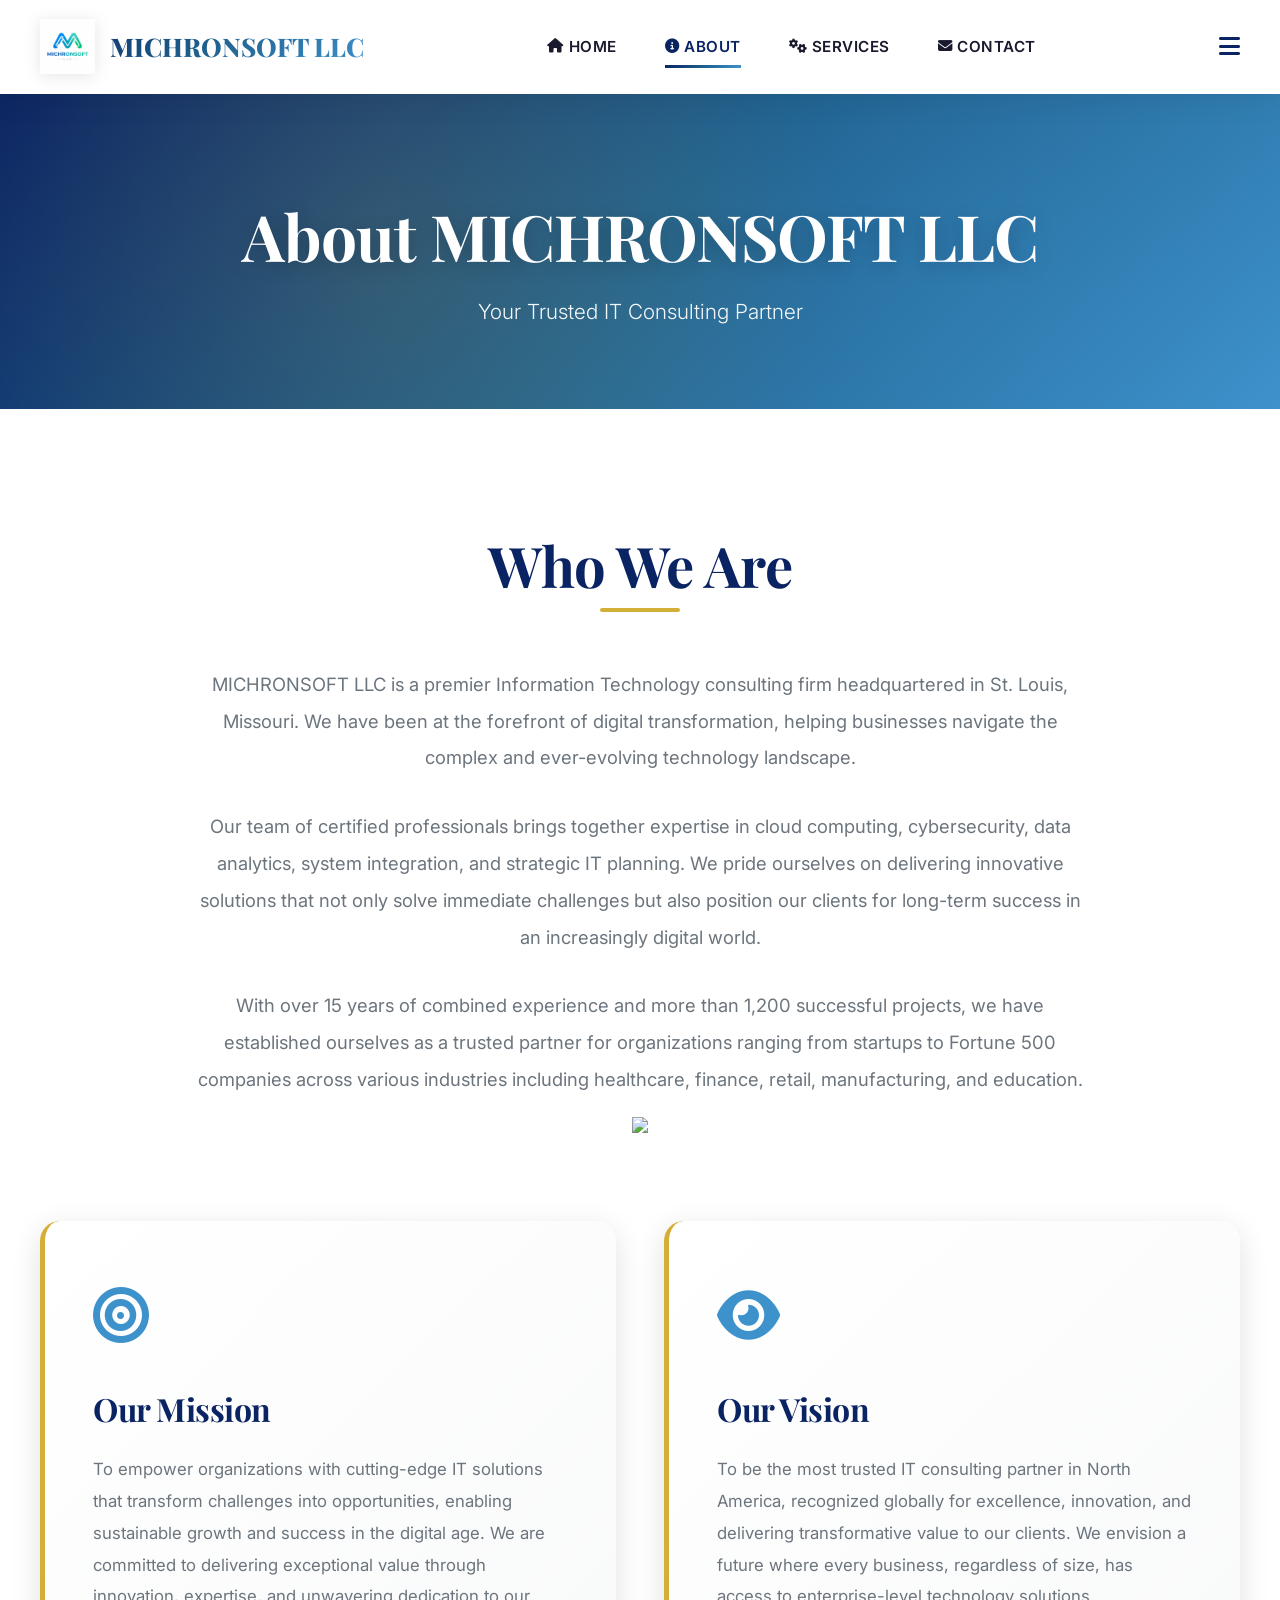
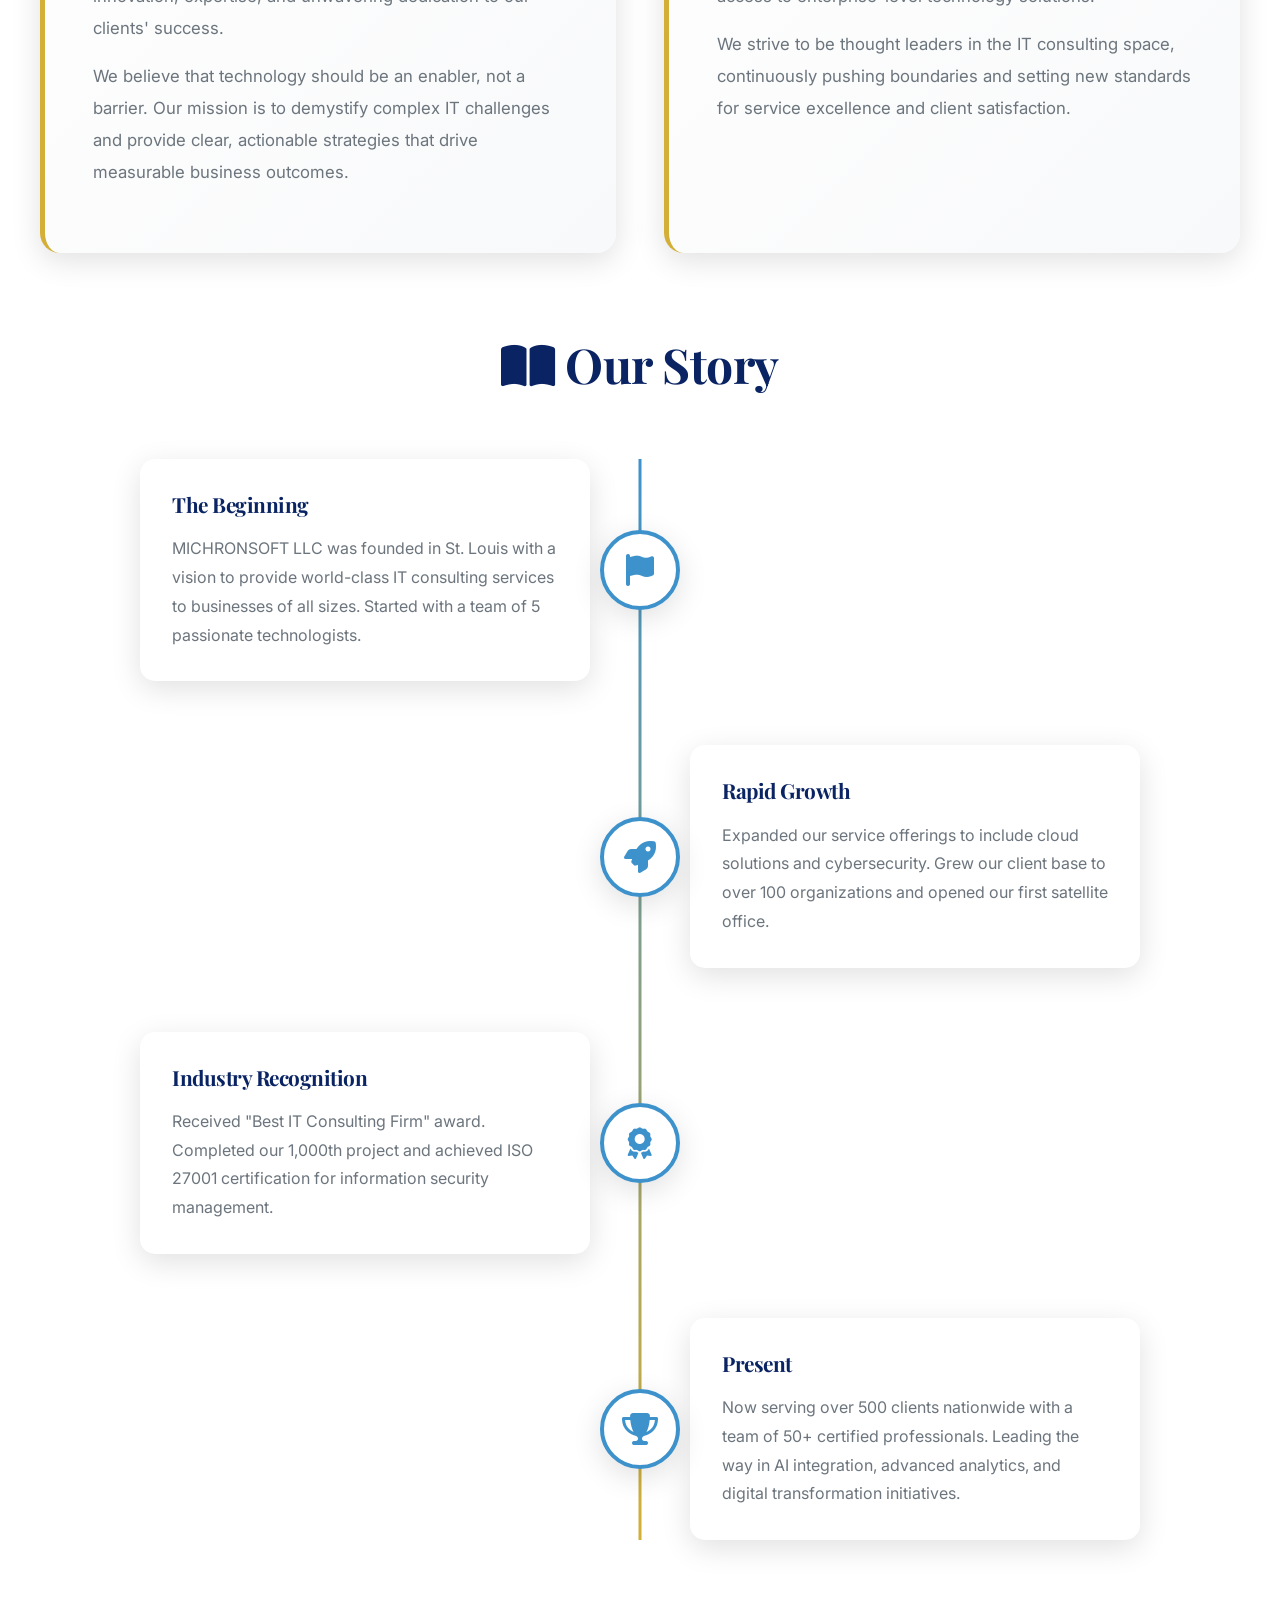
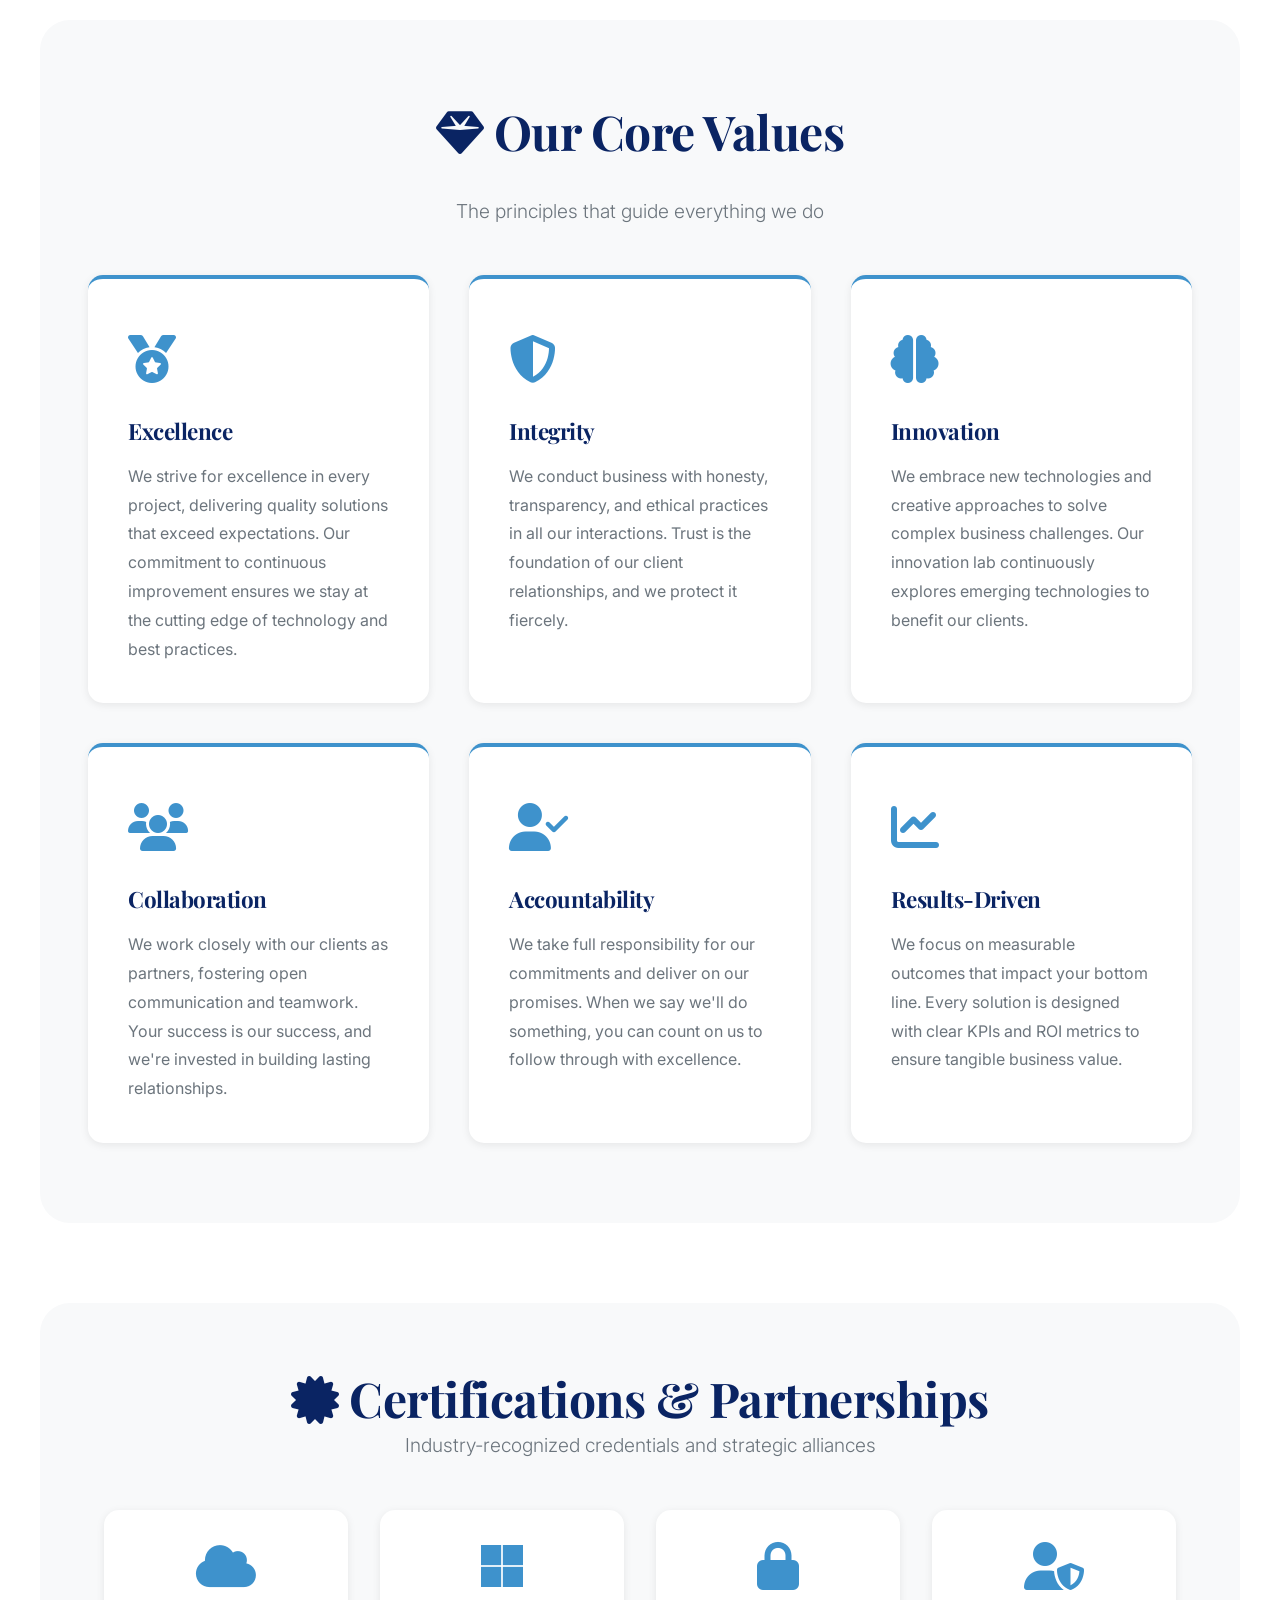
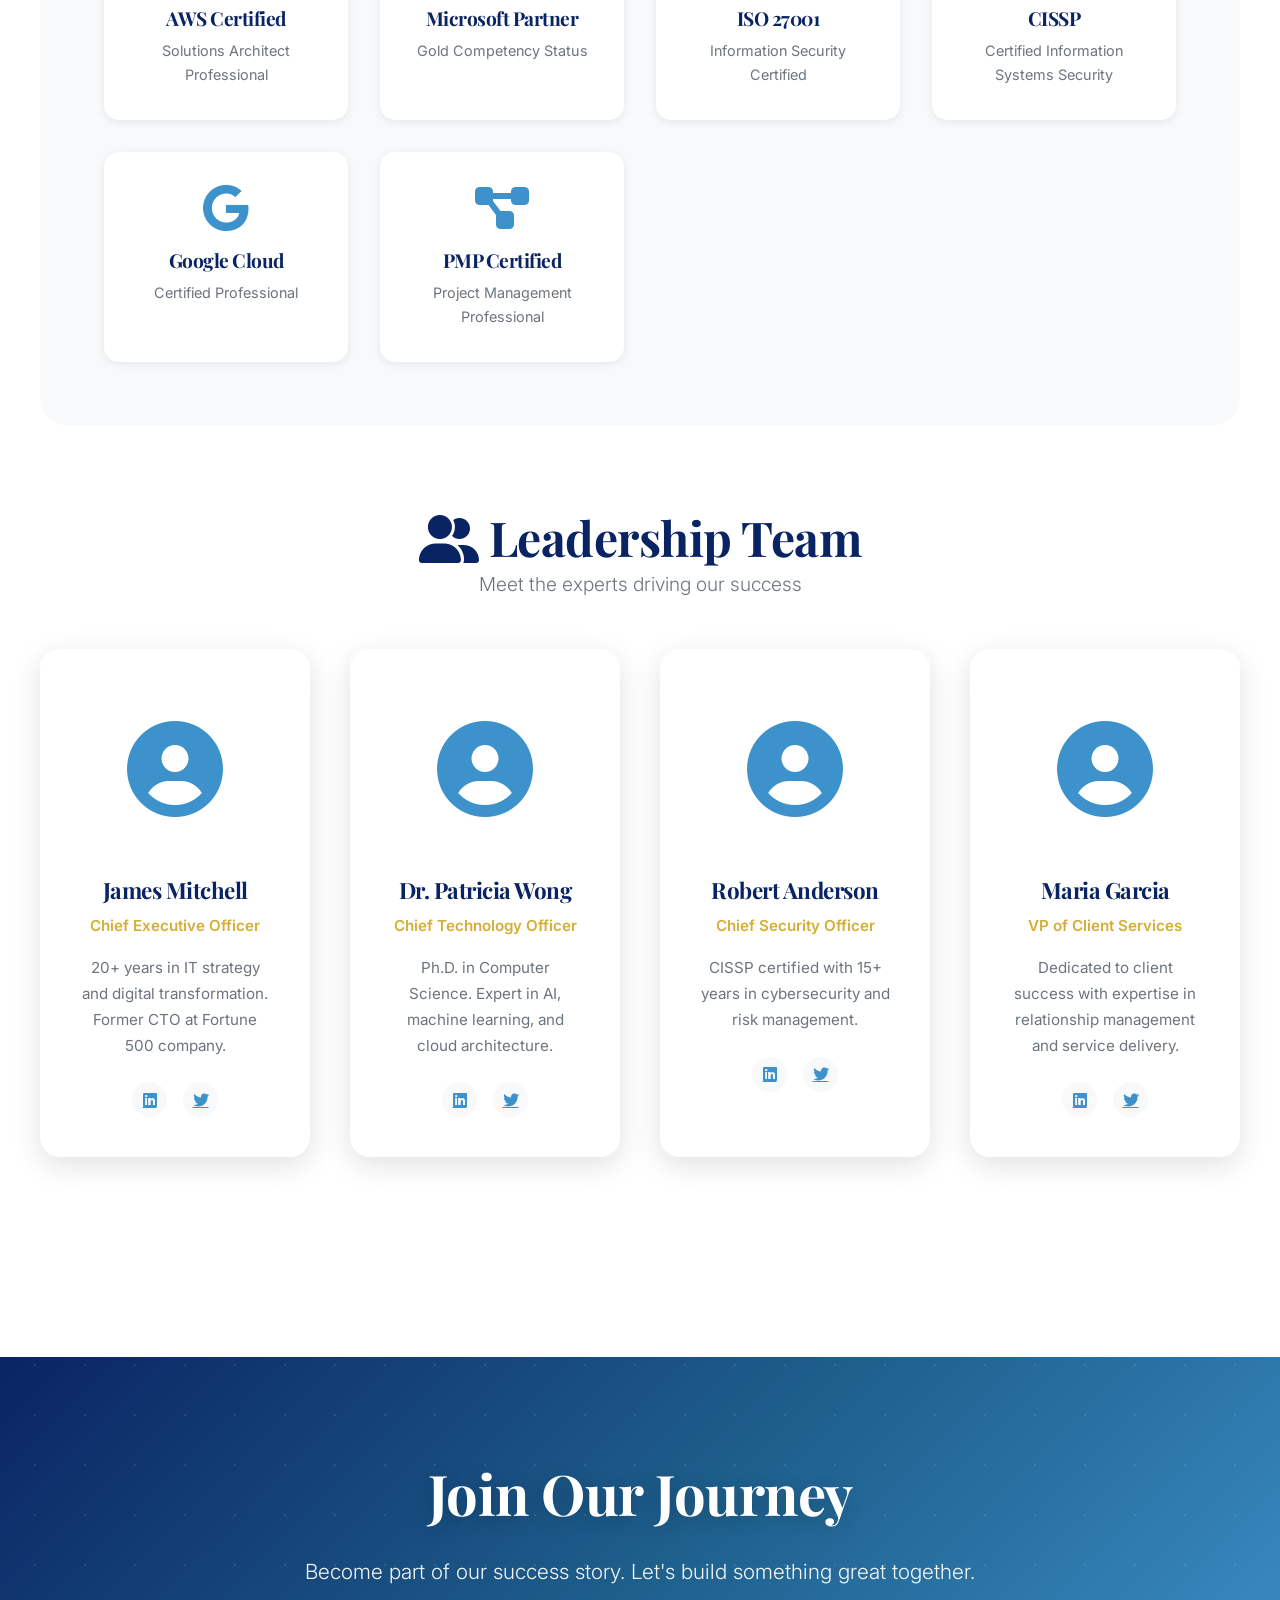
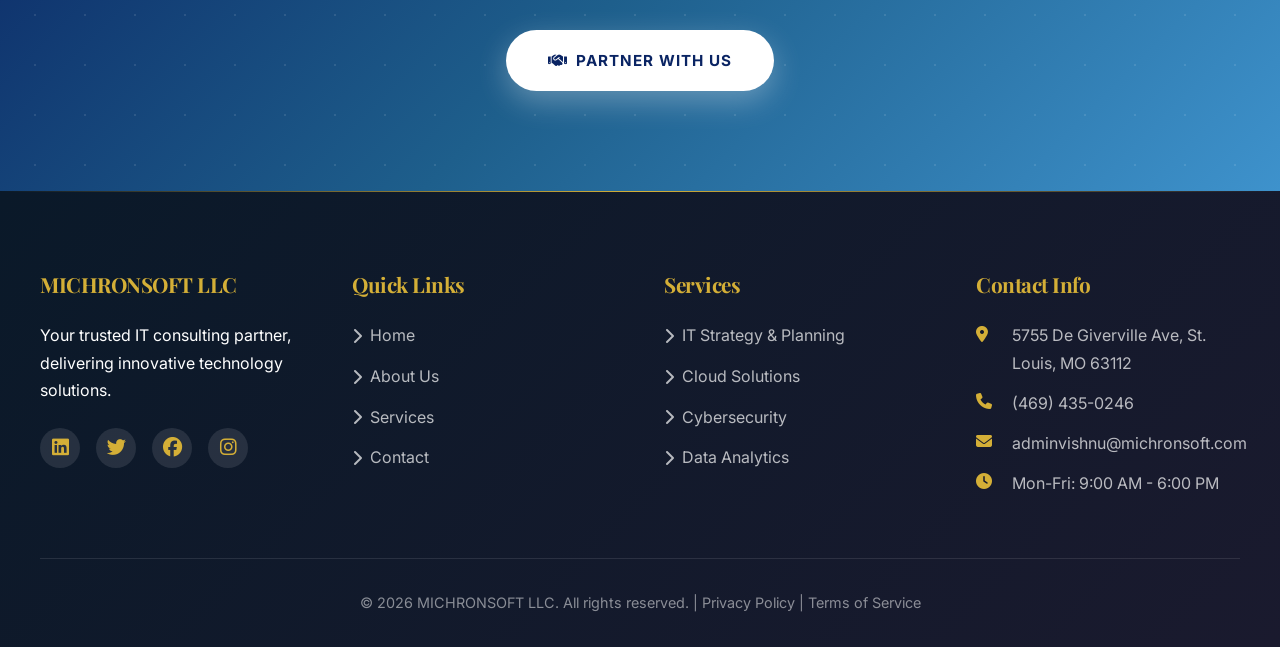
==== about.html @ 0a2c25c4 "Add files via upload" ====
<!DOCTYPE html>
<html lang="en">
<head>
    <meta charset="UTF-8">
    <meta name="viewport" content="width=device-width, initial-scale=1.0">
    <title>About Us - MICHRONSOFT LLC</title>
    <link rel="stylesheet" href="styles.css">
    <link rel="stylesheet" href="https://cdnjs.cloudflare.com/ajax/libs/font-awesome/6.4.0/css/all.min.css">
    <link rel="icon" type="image/png" href="logo.png">
</head>
<body>
    <header>
        <nav class="navbar">
            <div class="container">
                <div class="logo">
                    <img src="logo.png" alt="MICHRONSOFT LLC Logo">
                    <span>MICHRONSOFT LLC</span>
                </div>
                <ul class="nav-menu">
                    <li><a href="index.html"><i class="fas fa-home"></i> Home</a></li>
                    <li><a href="about.html" class="active"><i class="fas fa-info-circle"></i> About</a></li>
                    <li><a href="services.html"><i class="fas fa-cogs"></i> Services</a></li>
                    <li><a href="contact.html"><i class="fas fa-envelope"></i> Contact</a></li>
                </ul>
            </div>
        </nav>
    </header>

    <section class="page-header">
        <div class="container">
            <h1>About MICHRONSOFT LLC</h1>
            <p>Your Trusted IT Consulting Partner</p>
        </div>
    </section>

    <section class="about-content">
        <div class="container">
            <div class="about-intro">
                <h2>Who We Are</h2>
                
                <p>MICHRONSOFT LLC is a premier Information Technology consulting firm headquartered in St. Louis, Missouri. We have been at the forefront of digital transformation, helping businesses navigate the complex and ever-evolving technology landscape.</p>
                <p>Our team of certified professionals brings together expertise in cloud computing, cybersecurity, data analytics, system integration, and strategic IT planning. We pride ourselves on delivering innovative solutions that not only solve immediate challenges but also position our clients for long-term success in an increasingly digital world.</p>
                <p>With over 15 years of combined experience and more than 1,200 successful projects, we have established ourselves as a trusted partner for organizations ranging from startups to Fortune 500 companies across various industries including healthcare, finance, retail, manufacturing, and education.</p>
            
            <img src="discussion.jpg" style="width: 100%;" />
            </div>

            <div class="mission-vision">
                <div class="mv-card">
                    <div class="mv-icon"><i class="fas fa-bullseye"></i></div>
                    <h3>Our Mission</h3>
                    <p>To empower organizations with cutting-edge IT solutions that transform challenges into opportunities, enabling sustainable growth and success in the digital age. We are committed to delivering exceptional value through innovation, expertise, and unwavering dedication to our clients' success.</p>
                    <p>We believe that technology should be an enabler, not a barrier. Our mission is to demystify complex IT challenges and provide clear, actionable strategies that drive measurable business outcomes.</p>
                </div>
                <div class="mv-card">
                    <div class="mv-icon"><i class="fas fa-eye"></i></div>
                    <h3>Our Vision</h3>
                    <p>To be the most trusted IT consulting partner in North America, recognized globally for excellence, innovation, and delivering transformative value to our clients. We envision a future where every business, regardless of size, has access to enterprise-level technology solutions.</p>
                    <p>We strive to be thought leaders in the IT consulting space, continuously pushing boundaries and setting new standards for service excellence and client satisfaction.</p>
                </div>
            </div>

            <div class="company-story">
                <h2><i class="fas fa-book-open"></i> Our Story</h2>
                <div class="timeline">
                    <div class="timeline-item">
                        <div class="timeline-icon"><i class="fas fa-flag"></i></div>
                        <div class="timeline-content">
                            <h4>The Beginning</h4>
                            <p>MICHRONSOFT LLC was founded in St. Louis with a vision to provide world-class IT consulting services to businesses of all sizes. Started with a team of 5 passionate technologists.</p>
                        </div>
                    </div>
                    <div class="timeline-item">
                        <div class="timeline-icon"><i class="fas fa-rocket"></i></div>
                        <div class="timeline-content">
                            <h4>Rapid Growth</h4>
                            <p>Expanded our service offerings to include cloud solutions and cybersecurity. Grew our client base to over 100 organizations and opened our first satellite office.</p>
                        </div>
                    </div>
                    <div class="timeline-item">
                        <div class="timeline-icon"><i class="fas fa-award"></i></div>
                        <div class="timeline-content">
                            <h4>Industry Recognition</h4>
                            <p>Received "Best IT Consulting Firm" award. Completed our 1,000th project and achieved ISO 27001 certification for information security management.</p>
                        </div>
                    </div>
                    <div class="timeline-item">
                        <div class="timeline-icon"><i class="fas fa-trophy"></i></div>
                        <div class="timeline-content">
                            <h4>Present</h4>
                            <p>Now serving over 500 clients nationwide with a team of 50+ certified professionals. Leading the way in AI integration, advanced analytics, and digital transformation initiatives.</p>
                        </div>
                    </div>
                </div>
            </div>

            <div class="values-section">
                <h2><i class="fas fa-gem"></i> Our Core Values</h2>
                <p class="section-subtitle">The principles that guide everything we do</p>
                <div class="values-grid">
                    <div class="value-item">
                        <div class="value-icon"><i class="fas fa-medal"></i></div>
                        <h4>Excellence</h4>
                        <p>We strive for excellence in every project, delivering quality solutions that exceed expectations. Our commitment to continuous improvement ensures we stay at the cutting edge of technology and best practices.</p>
                    </div>
                    <div class="value-item">
                        <div class="value-icon"><i class="fas fa-shield-alt"></i></div>
                        <h4>Integrity</h4>
                        <p>We conduct business with honesty, transparency, and ethical practices in all our interactions. Trust is the foundation of our client relationships, and we protect it fiercely.</p>
                    </div>
                    <div class="value-item">
                        <div class="value-icon"><i class="fas fa-brain"></i></div>
                        <h4>Innovation</h4>
                        <p>We embrace new technologies and creative approaches to solve complex business challenges. Our innovation lab continuously explores emerging technologies to benefit our clients.</p>
                    </div>
                    <div class="value-item">
                        <div class="value-icon"><i class="fas fa-users"></i></div>
                        <h4>Collaboration</h4>
                        <p>We work closely with our clients as partners, fostering open communication and teamwork. Your success is our success, and we're invested in building lasting relationships.</p>
                    </div>
                    <div class="value-item">
                        <div class="value-icon"><i class="fas fa-user-check"></i></div>
                        <h4>Accountability</h4>
                        <p>We take full responsibility for our commitments and deliver on our promises. When we say we'll do something, you can count on us to follow through with excellence.</p>
                    </div>
                    <div class="value-item">
                        <div class="value-icon"><i class="fas fa-chart-line"></i></div>
                        <h4>Results-Driven</h4>
                        <p>We focus on measurable outcomes that impact your bottom line. Every solution is designed with clear KPIs and ROI metrics to ensure tangible business value.</p>
                    </div>
                </div>
            </div>

            <div class="certifications-section">
                <h2><i class="fas fa-certificate"></i> Certifications & Partnerships</h2>
                <p class="section-subtitle">Industry-recognized credentials and strategic alliances</p>
                <div class="cert-grid">
                    <div class="cert-item">
                        <i class="fas fa-cloud"></i>
                        <h5>AWS Certified</h5>
                        <p>Solutions Architect Professional</p>
                    </div>
                    <div class="cert-item">
                        <i class="fab fa-microsoft"></i>
                        <h5>Microsoft Partner</h5>
                        <p>Gold Competency Status</p>
                    </div>
                    <div class="cert-item">
                        <i class="fas fa-lock"></i>
                        <h5>ISO 27001</h5>
                        <p>Information Security Certified</p>
                    </div>
                    <div class="cert-item">
                        <i class="fas fa-user-shield"></i>
                        <h5>CISSP</h5>
                        <p>Certified Information Systems Security</p>
                    </div>
                    <div class="cert-item">
                        <i class="fab fa-google"></i>
                        <h5>Google Cloud</h5>
                        <p>Certified Professional</p>
                    </div>
                    <div class="cert-item">
                        <i class="fas fa-project-diagram"></i>
                        <h5>PMP Certified</h5>
                        <p>Project Management Professional</p>
                    </div>
                </div>
            </div>

            <div class="team-section">
                <h2><i class="fas fa-user-friends"></i> Leadership Team</h2>
                <p class="section-subtitle">Meet the experts driving our success</p>
                <div class="team-grid">
                    <div class="team-member">
                        <div class="member-photo"><i class="fas fa-user-circle"></i></div>
                        <h4>James Mitchell</h4>
                        <p class="member-title">Chief Executive Officer</p>
                        <p class="member-bio">20+ years in IT strategy and digital transformation. Former CTO at Fortune 500 company.</p>
                        <div class="member-social">
                            <a href="#"><i class="fab fa-linkedin"></i></a>
                            <a href="#"><i class="fab fa-twitter"></i></a>
                        </div>
                    </div>
                    <div class="team-member">
                        <div class="member-photo"><i class="fas fa-user-circle"></i></div>
                        <h4>Dr. Patricia Wong</h4>
                        <p class="member-title">Chief Technology Officer</p>
                        <p class="member-bio">Ph.D. in Computer Science. Expert in AI, machine learning, and cloud architecture.</p>
                        <div class="member-social">
                            <a href="#"><i class="fab fa-linkedin"></i></a>
                            <a href="#"><i class="fab fa-twitter"></i></a>
                        </div>
                    </div>
                    <div class="team-member">
                        <div class="member-photo"><i class="fas fa-user-circle"></i></div>
                        <h4>Robert Anderson</h4>
                        <p class="member-title">Chief Security Officer</p>
                        <p class="member-bio">CISSP certified with 15+ years in cybersecurity and risk management.</p>
                        <div class="member-social">
                            <a href="#"><i class="fab fa-linkedin"></i></a>
                            <a href="#"><i class="fab fa-twitter"></i></a>
                        </div>
                    </div>
                    <div class="team-member">
                        <div class="member-photo"><i class="fas fa-user-circle"></i></div>
                        <h4>Maria Garcia</h4>
                        <p class="member-title">VP of Client Services</p>
                        <p class="member-bio">Dedicated to client success with expertise in relationship management and service delivery.</p>
                        <div class="member-social">
                            <a href="#"><i class="fab fa-linkedin"></i></a>
                            <a href="#"><i class="fab fa-twitter"></i></a>
                        </div>
                    </div>
                </div>
            </div>
        </div>
    </section>

    <section class="cta-section">
        <div class="container">
            <h2>Join Our Journey</h2>
            <p>Become part of our success story. Let's build something great together.</p>
            <a href="contact.html" class="btn btn-primary"><i class="fas fa-handshake"></i> Partner With Us</a>
        </div>
    </section>

    <footer>
        <div class="container">
            <div class="footer-content">
                <div class="footer-section">
                    <h4>MICHRONSOFT LLC</h4>
                    Your trusted IT consulting partner, delivering innovative technology solutions.
                    <div class="social-links">
                        <a href="#"><i class="fab fa-linkedin"></i></a>
                        <a href="#"><i class="fab fa-twitter"></i></a>
                        <a href="#"><i class="fab fa-facebook"></i></a>
                        <a href="#"><i class="fab fa-instagram"></i></a>
                    </div>
                </div>
                <div class="footer-section">
                    <h4>Quick Links</h4>
                    <ul>
                        <li><a href="index.html"><i class="fas fa-chevron-right"></i> Home</a></li>
                        <li><a href="about.html"><i class="fas fa-chevron-right"></i> About Us</a></li>
                        <li><a href="services.html"><i class="fas fa-chevron-right"></i> Services</a></li>
                        <li><a href="contact.html"><i class="fas fa-chevron-right"></i> Contact</a></li>
                    </ul>
                </div>
                <div class="footer-section">
                    <h4>Services</h4>
                    <ul>
                        <li><a href="services.html"><i class="fas fa-chevron-right"></i> IT Strategy & Planning</a></li>
                        <li><a href="services.html"><i class="fas fa-chevron-right"></i> Cloud Solutions</a></li>
                        <li><a href="services.html"><i class="fas fa-chevron-right"></i> Cybersecurity</a></li>
                        <li><a href="services.html"><i class="fas fa-chevron-right"></i> Data Analytics</a></li>
                    </ul>
                </div>
                <div class="footer-section">
                    <h4>Contact Info</h4>
                    <ul class="contact-info">
                        <li><i class="fas fa-map-marker-alt"></i> 5755 De Giverville Ave, St. Louis, MO 63112</li>
                        <li><i class="fas fa-phone"></i> (469) 435-0246</li>
                        <li><i class="fas fa-envelope"></i> adminvishnu@michronsoft.com</li>
                        <li><i class="fas fa-clock"></i> Mon-Fri: 9:00 AM - 6:00 PM</li>
                    </ul>
                </div>
            </div>
            <div class="footer-bottom">
                <p>&copy; 2026 MICHRONSOFT LLC. All rights reserved. | <a href="#">Privacy Policy</a> | <a href="#">Terms of Service</a></p>
            </div>
        </div>
    </footer>

    <script src="script.js"></script>
</body>
</html>
---- styles.css ----
/* ============================================
   MICHRONSOFT LLC - COMPLETE PROFESSIONAL STYLESHEET
   ============================================ */

/* Import Google Fonts */
@import url('https://fonts.googleapis.com/css2?family=Inter:wght@300;400;500;600;700;800&family=Playfair+Display:wght@600;700;800&display=swap');

/* ============================================
   RESET AND BASE STYLES
   ============================================ */
* {
    margin: 0;
    padding: 0;
    box-sizing: border-box;
}

:root {
    --primary-color: #0A2463;
    --secondary-color: #3E92CC;
    --accent-color: #1E5F8C;
    --gold-accent: #D4AF37;
    --text-dark: #1a1a2e;
    --text-light: #6c757d;
    --bg-light: #f8f9fa;
    --white: #ffffff;
    --gradient-1: linear-gradient(135deg, #0A2463 0%, #1E5F8C 50%, #3E92CC 100%);
    --gradient-2: linear-gradient(135deg, rgba(10,36,99,0.95) 0%, rgba(62,146,204,0.95) 100%);
    --shadow-sm: 0 2px 8px rgba(0,0,0,0.08);
    --shadow-md: 0 8px 30px rgba(0,0,0,0.12);
    --shadow-lg: 0 20px 60px rgba(0,0,0,0.15);
    --shadow-xl: 0 30px 90px rgba(0,0,0,0.25);
}

body {
    font-family: 'Inter', -apple-system, BlinkMacSystemFont, 'Segoe UI', sans-serif;
    line-height: 1.7;
    color: var(--text-dark);
    background-color: var(--bg-light);
    overflow-x: hidden;
    font-size: 16px;
    -webkit-font-smoothing: antialiased;
    -moz-osx-font-smoothing: grayscale;
}

body.loaded {
    animation: fadeIn 0.5s ease-in;
}

@keyframes fadeIn {
    from { opacity: 0; }
    to { opacity: 1; }
}

h1, h2, h3, h4, h5, h6 {
    font-family: 'Playfair Display', serif;
    font-weight: 700;
    line-height: 1.3;
    letter-spacing: -0.5px;
}

.container {
    max-width: 1280px;
    margin: 0 auto;
    padding: 0 40px;
}

/* ============================================
   NAVIGATION - Premium Glass Morphism
   ============================================ */
.navbar {
    background: rgba(255, 255, 255, 0.95);
    backdrop-filter: blur(20px);
    -webkit-backdrop-filter: blur(20px);
    box-shadow: 0 4px 30px rgba(0, 0, 0, 0.08);
    position: sticky;
    top: 0;
    z-index: 1000;
    border-bottom: 1px solid rgba(255, 255, 255, 0.3);
    transition: all 0.3s ease;
}

.navbar.scrolled {
    background: rgba(255, 255, 255, 0.98);
    box-shadow: 0 8px 40px rgba(0, 0, 0, 0.12);
}

.navbar .container {
    display: flex;
    justify-content: space-between;
    align-items: center;
    padding: 1.2rem 40px;
}

.logo {
    display: flex;
    align-items: center;
    gap: 15px;
    font-family: 'Playfair Display', serif;
    font-size: 1.6rem;
    font-weight: 800;
    background: var(--gradient-1);
    -webkit-background-clip: text;
    -webkit-text-fill-color: transparent;
    background-clip: text;
    transition: transform 0.3s ease;
}

.logo:hover {
    transform: scale(1.05);
}

.logo img {
    height: 55px;
    width: auto;
    filter: drop-shadow(0 2px 8px rgba(0,0,0,0.1));
    transition: transform 0.3s ease;
}

.logo:hover img {
    transform: rotate(-5deg) scale(1.1);
}

.nav-menu {
    display: flex;
    list-style: none;
    gap: 3rem;
    align-items: center;
}

.nav-menu a {
    text-decoration: none;
    color: var(--text-dark);
    font-weight: 600;
    font-size: 0.95rem;
    letter-spacing: 0.5px;
    text-transform: uppercase;
    position: relative;
    padding: 0.5rem 0;
    transition: color 0.3s ease;
    display: flex;
    align-items: center;
    gap: 0.3rem;
}

.nav-menu a i {
    font-size: 0.9rem;
}

.nav-menu a::after {
    content: '';
    position: absolute;
    bottom: 0;
    left: 0;
    width: 0;
    height: 3px;
    background: var(--gradient-1);
    transition: width 0.4s cubic-bezier(0.68, -0.55, 0.265, 1.55);
}

.nav-menu a:hover::after,
.nav-menu a.active::after {
    width: 100%;
}

.nav-menu a:hover,
.nav-menu a.active {
    color: var(--primary-color);
}

/* ============================================
   HERO SECTION - Cinematic Design
   ============================================ */
.hero {
    position: relative;
    background: var(--gradient-1);
    color: white;
    padding: 140px 0 120px;
    overflow: hidden;
}

.hero::before {
    content: '';
    position: absolute;
    top: 0;
    left: 0;
    right: 0;
    bottom: 0;
    background: 
        radial-gradient(circle at 20% 50%, rgba(212, 175, 55, 0.1) 0%, transparent 50%),
        radial-gradient(circle at 80% 80%, rgba(62, 146, 204, 0.15) 0%, transparent 50%);
    animation: gradientShift 15s ease infinite;
}

@keyframes gradientShift {
    0%, 100% { opacity: 1; transform: scale(1); }
    50% { opacity: 0.8; transform: scale(1.1); }
}

.hero::after {
    content: '';
    position: absolute;
    bottom: -2px;
    left: 0;
    right: 0;
    height: 100px;
    background: linear-gradient(to top, var(--bg-light), transparent);
}

.hero-content {
    position: relative;
    z-index: 2;
    text-align: center;
    max-width: 900px;
    margin: 0 auto;
}

.hero-content h1 {
    font-size: 4.5rem;
    font-weight: 800;
    margin-bottom: 1.5rem;
    line-height: 1.1;
    letter-spacing: -2px;
    animation: fadeInUp 1s cubic-bezier(0.16, 1, 0.3, 1);
    text-shadow: 0 4px 20px rgba(0,0,0,0.2);
}

.hero-content p {
    font-size: 1.4rem;
    margin-bottom: 3rem;
    font-weight: 300;
    letter-spacing: 0.5px;
    opacity: 0.95;
    animation: fadeInUp 1s cubic-bezier(0.16, 1, 0.3, 1) 0.2s backwards;
}

.cta-buttons {
    display: flex;
    gap: 1.5rem;
    justify-content: center;
    animation: fadeInUp 1s cubic-bezier(0.16, 1, 0.3, 1) 0.4s backwards;
}

/* ============================================
   BUTTONS - Premium Interactive
   ============================================ */
.btn {
    display: inline-flex;
    align-items: center;
    gap: 0.5rem;
    padding: 16px 40px;
    text-decoration: none;
    border-radius: 50px;
    font-weight: 700;
    font-size: 0.95rem;
    letter-spacing: 1px;
    text-transform: uppercase;
    transition: all 0.4s cubic-bezier(0.68, -0.55, 0.265, 1.55);
    border: 2px solid transparent;
    position: relative;
    overflow: hidden;
    z-index: 1;
}

.btn::before {
    content: '';
    position: absolute;
    top: 50%;
    left: 50%;
    width: 0;
    height: 0;
    border-radius: 50%;
    background: rgba(255, 255, 255, 0.2);
    transform: translate(-50%, -50%);
    transition: width 0.6s ease, height 0.6s ease;
    z-index: -1;
}

.btn:hover::before {
    width: 400px;
    height: 400px;
}

.btn-primary {
    background-color: var(--white);
    color: var(--primary-color);
    box-shadow: 0 10px 30px rgba(255, 255, 255, 0.3);
}

.btn-primary:hover {
    transform: translateY(-3px) scale(1.05);
    box-shadow: 0 15px 40px rgba(255, 255, 255, 0.4);
}

.btn-secondary {
    background-color: transparent;
    color: var(--white);
    border-color: var(--white);
    box-shadow: 0 10px 30px rgba(0, 0, 0, 0.2);
}

.btn-secondary:hover {
    background-color: var(--white);
    color: var(--primary-color);
    transform: translateY(-3px) scale(1.05);
    box-shadow: 0 15px 40px rgba(255, 255, 255, 0.3);
}

/* ============================================
   STATS SECTION
   ============================================ */
.stats-section {
    background: linear-gradient(135deg, var(--primary-color) 0%, var(--accent-color) 100%);
    padding: 80px 0;
    color: white;
}

.stats-grid {
    display: grid;
    grid-template-columns: repeat(auto-fit, minmax(200px, 1fr));
    gap: 3rem;
    text-align: center;
}

.stat-item {
    position: relative;
}

.stat-icon {
    font-size: 3rem;
    margin-bottom: 1rem;
    opacity: 0.9;
}

.stat-number {
    font-size: 3.5rem;
    font-weight: 800;
    font-family: 'Playfair Display', serif;
    margin-bottom: 0.5rem;
    color: var(--gold-accent);
}

.stat-label {
    font-size: 1.1rem;
    font-weight: 500;
    opacity: 0.95;
    letter-spacing: 0.5px;
}

/* ============================================
   FEATURES SECTION - Luxury Cards
   ============================================ */
.features {
    padding: 120px 0;
    background: linear-gradient(180deg, var(--white) 0%, var(--bg-light) 100%);
    position: relative;
}

.features h2 {
    text-align: center;
    font-size: 3.5rem;
    margin-bottom: 1rem;
    background: var(--gradient-1);
    -webkit-background-clip: text;
    -webkit-text-fill-color: transparent;
    background-clip: text;
    animation: fadeInUp 0.8s ease;
}

.features h2::after {
    content: '';
    display: block;
    width: 100px;
    height: 4px;
    background: var(--gold-accent);
    margin: 1.5rem auto 3rem;
    border-radius: 2px;
}

.section-subtitle {
    text-align: center;
    font-size: 1.2rem;
    color: var(--text-light);
    margin-top: -1rem;
    margin-bottom: 3rem;
    font-weight: 300;
}

.features-grid {
    display: grid;
    grid-template-columns: repeat(auto-fit, minmax(280px, 1fr));
    gap: 2.5rem;
    margin-top: 4rem;
}

.feature-card {
    text-align: center;
    padding: 3rem 2rem;
    border-radius: 20px;
    background: var(--white);
    position: relative;
    transition: all 0.5s cubic-bezier(0.68, -0.55, 0.265, 1.55);
    border: 1px solid rgba(0,0,0,0.05);
    overflow: hidden;
}

.feature-card::before {
    content: '';
    position: absolute;
    top: 0;
    left: 0;
    right: 0;
    height: 4px;
    background: var(--gradient-1);
    transform: scaleX(0);
    transition: transform 0.5s ease;
}

.feature-card:hover::before {
    transform: scaleX(1);
}

.feature-card:hover {
    transform: translateY(-15px);
    box-shadow: var(--shadow-xl);
    border-color: transparent;
}

.feature-card .icon {
    font-size: 4rem;
    margin-bottom: 1.5rem;
    display: inline-block;
    transition: transform 0.5s cubic-bezier(0.68, -0.55, 0.265, 1.55);
}

.feature-card:hover .icon {
    transform: scale(1.2) rotate(5deg);
}

.feature-card h3 {
    color: var(--primary-color);
    margin-bottom: 1rem;
    font-size: 1.5rem;
}

.feature-card p {
    color: var(--text-light);
    line-height: 1.8;
    font-size: 0.95rem;
    margin-bottom: 1.5rem;
}

.feature-list {
    list-style: none;
    padding: 0;
    margin-top: 1.5rem;
    text-align: left;
}

.feature-list li {
    padding: 0.5rem 0;
    color: var(--text-light);
    display: flex;
    align-items: center;
    gap: 0.5rem;
    font-size: 0.9rem;
}

.feature-list i {
    color: var(--secondary-color);
    font-size: 0.9rem;
}

/* ============================================
   INDUSTRIES SECTION
   ============================================ */
.industries-section {
    padding: 100px 0;
    background: var(--bg-light);
}

.industries-section h2 {
    text-align: center;
    font-size: 3rem;
    color: var(--primary-color);
    margin-bottom: 1rem;
}

.industries-grid {
    display: grid;
    grid-template-columns: repeat(auto-fit, minmax(200px, 1fr));
    gap: 2rem;
    margin-top: 3rem;
}

.industry-card {
    background: var(--white);
    padding: 2.5rem 1.5rem;
    border-radius: 15px;
    text-align: center;
    box-shadow: var(--shadow-sm);
    transition: all 0.4s ease;
    border-top: 3px solid transparent;
}

.industry-card:hover {
    transform: translateY(-10px);
    box-shadow: var(--shadow-lg);
    border-top-color: var(--secondary-color);
}

.industry-card i {
    font-size: 3.5rem;
    color: var(--secondary-color);
    margin-bottom: 1rem;
    transition: all 0.4s ease;
}

.industry-card:hover i {
    transform: scale(1.2);
    color: var(--primary-color);
}

.industry-card h4 {
    color: var(--primary-color);
    margin-bottom: 0.5rem;
    font-size: 1.3rem;
}

.industry-card p {
    color: var(--text-light);
    font-size: 0.95rem;
}

/* ============================================
   TESTIMONIALS SECTION
   ============================================ */
.testimonials-section {
    padding: 100px 0;
    background: var(--white);
}

.testimonials-section h2 {
    text-align: center;
    font-size: 3rem;
    color: var(--primary-color);
    margin-bottom: 1rem;
}

.testimonials-grid {
    display: grid;
    grid-template-columns: repeat(auto-fit, minmax(320px, 1fr));
    gap: 2.5rem;
    margin-top: 3rem;
}

.testimonial-card {
    background: linear-gradient(135deg, var(--bg-light) 0%, var(--white) 100%);
    padding: 2.5rem;
    border-radius: 20px;
    box-shadow: var(--shadow-md);
    position: relative;
    transition: all 0.4s ease;
}

.testimonial-card::before {
    content: '"';
    position: absolute;
    top: -20px;
    left: 20px;
    font-size: 6rem;
    color: var(--secondary-color);
    opacity: 0.2;
    font-family: 'Playfair Display', serif;
}

.testimonial-card:hover {
    transform: translateY(-10px);
    box-shadow: var(--shadow-xl);
}

.stars {
    margin-bottom: 1.5rem;
}

.stars i {
    color: var(--gold-accent);
    font-size: 1.1rem;
    margin-right: 0.2rem;
}

.testimonial-card p {
    font-style: italic;
    line-height: 1.8;
    color: var(--text-dark);
    margin-bottom: 2rem;
}

.testimonial-author {
    display: flex;
    align-items: center;
    gap: 1rem;
    padding-top: 1.5rem;
    border-top: 2px solid rgba(0,0,0,0.1);
}

.author-avatar {
    font-size: 3rem;
    color: var(--secondary-color);
}

.testimonial-author h5 {
    margin: 0;
    color: var(--primary-color);
    font-size: 1.1rem;
}

.testimonial-author span {
    color: var(--text-light);
    font-size: 0.9rem;
}

/* ============================================
   CTA SECTION - Bold Statement
   ============================================ */
.cta-section {
    background: var(--gradient-1);
    color: white;
    padding: 100px 0;
    text-align: center;
    position: relative;
    overflow: hidden;
}

.cta-section::before {
    content: '';
    position: absolute;
    top: -50%;
    left: -50%;
    width: 200%;
    height: 200%;
    background: radial-gradient(circle, rgba(255,255,255,0.1) 1px, transparent 1px);
    background-size: 50px 50px;
    animation: moveBackground 20s linear infinite;
}

@keyframes moveBackground {
    0% { transform: translate(0, 0); }
    100% { transform: translate(50px, 50px); }
}

.cta-section .container {
    position: relative;
    z-index: 2;
}

.cta-section h2 {
    font-size: 3.5rem;
    margin-bottom: 1.5rem;
    text-shadow: 0 4px 20px rgba(0,0,0,0.2);
}

.cta-section p {
    font-size: 1.3rem;
    margin-bottom: 2.5rem;
    opacity: 0.95;
    font-weight: 300;
}

/* ============================================
   PAGE HEADER - Elegant Banner
   ============================================ */
.page-header {
    background: var(--gradient-1);
    color: white;
    padding: 100px 0 80px;
    text-align: center;
    position: relative;
    overflow: hidden;
}

.page-header::before {
    content: '';
    position: absolute;
    top: 0;
    left: 0;
    right: 0;
    bottom: 0;
    background: 
        radial-gradient(circle at 30% 50%, rgba(212, 175, 55, 0.15) 0%, transparent 50%),
        radial-gradient(circle at 70% 50%, rgba(62, 146, 204, 0.15) 0%, transparent 50%);
}

.page-header .container {
    position: relative;
    z-index: 2;
}

.page-header h1 {
    font-size: 4rem;
    margin-bottom: 1rem;
    text-shadow: 0 4px 20px rgba(0,0,0,0.2);
    letter-spacing: -1px;
}

.page-header p {
    font-size: 1.3rem;
    opacity: 0.95;
    font-weight: 300;
}

/* ============================================
   ABOUT CONTENT - Story Telling
   ============================================ */
.about-content {
    padding: 120px 0;
    background: var(--white);
}

.about-intro {
    text-align: center;
    max-width: 900px;
    margin: 0 auto 5rem;
}

.about-intro h2 {
    color: var(--primary-color);
    font-size: 3.5rem;
    margin-bottom: 2rem;
    position: relative;
    display: inline-block;
}

.about-intro h2::after {
    content: '';
    position: absolute;
    bottom: -10px;
    left: 50%;
    transform: translateX(-50%);
    width: 80px;
    height: 4px;
    background: var(--gold-accent);
    border-radius: 2px;
}

.about-intro p {
    font-size: 1.15rem;
    line-height: 2;
    color: var(--text-light);
    margin-top: 2rem;
    margin-bottom: 1rem;
}

.mission-vision {
    display: grid;
    grid-template-columns: repeat(auto-fit, minmax(400px, 1fr));
    gap: 3rem;
    margin-bottom: 5rem;
}

.mv-card {
    background: linear-gradient(135deg, var(--white) 0%, var(--bg-light) 100%);
    padding: 3rem;
    border-radius: 20px;
    box-shadow: var(--shadow-md);
    position: relative;
    border-left: 5px solid var(--gold-accent);
    transition: all 0.4s ease;
}

.mv-card:hover {
    transform: translateY(-10px);
    box-shadow: var(--shadow-lg);
}

.mv-icon {
    font-size: 3.5rem;
    color: var(--secondary-color);
    margin-bottom: 1.5rem;
}

.mv-card h3 {
    color: var(--primary-color);
    font-size: 2rem;
    margin-bottom: 1.5rem;
}

.mv-card p {
    line-height: 1.9;
    color: var(--text-light);
    font-size: 1.05rem;
    margin-bottom: 1rem;
}

/* ============================================
   COMPANY STORY & TIMELINE
   ============================================ */
.company-story {
    margin: 5rem 0;
}

.company-story h2 {
    text-align: center;
    color: var(--primary-color);
    font-size: 3rem;
    margin-bottom: 4rem;
}

.timeline {
    position: relative;
    max-width: 1000px;
    margin: 0 auto;
}

.timeline::before {
    content: '';
    position: absolute;
    left: 50%;
    top: 0;
    bottom: 0;
    width: 3px;
    background: linear-gradient(180deg, var(--secondary-color) 0%, var(--gold-accent) 100%);
    transform: translateX(-50%);
}

.timeline-item {
    display: flex;
    align-items: center;
    margin-bottom: 4rem;
    position: relative;
}

.timeline-item:nth-child(odd) {
    flex-direction: row;
}

.timeline-item:nth-child(even) {
    flex-direction: row-reverse;
}

.timeline-icon {
    width: 80px;
    height: 80px;
    background: var(--white);
    border: 4px solid var(--secondary-color);
    border-radius: 50%;
    display: flex;
    align-items: center;
    justify-content: center;
    font-size: 2rem;
    color: var(--secondary-color);
    position: absolute;
    left: 50%;
    transform: translateX(-50%);
    z-index: 2;
    box-shadow: var(--shadow-md);
}

.timeline-content {
    width: 45%;
    background: var(--white);
    padding: 2rem;
    border-radius: 15px;
    box-shadow: var(--shadow-md);
    transition: all 0.4s ease;
}

.timeline-item:nth-child(odd) .timeline-content {
    margin-right: auto;
}

.timeline-item:nth-child(even) .timeline-content {
    margin-left: auto;
}

.timeline-content:hover {
    transform: scale(1.05);
    box-shadow: var(--shadow-lg);
}

.timeline-content h4 {
    color: var(--primary-color);
    margin-bottom: 1rem;
    font-size: 1.3rem;
}

.timeline-content p {
    color: var(--text-light);
    line-height: 1.8;
}

/* ============================================
   VALUES SECTION
   ============================================ */
.values-section {
    background: var(--bg-light);
    padding: 5rem 3rem;
    border-radius: 30px;
}

.values-section h2 {
    text-align: center;
    color: var(--primary-color);
    font-size: 3rem;
    margin-bottom: 3rem;
}

.values-grid {
    display: grid;
    grid-template-columns: repeat(auto-fit, minmax(280px, 1fr));
    gap: 2.5rem;
}

.value-item {
    background: var(--white);
    padding: 2.5rem;
    border-radius: 15px;
    border-top: 4px solid var(--secondary-color);
    box-shadow: var(--shadow-sm);
    transition: all 0.4s ease;
    position: relative;
    overflow: hidden;
}

.value-item::before {
    content: '';
    position: absolute;
    top: 0;
    left: -100%;
    width: 100%;
    height: 100%;
    background: linear-gradient(90deg, transparent, rgba(62, 146, 204, 0.1), transparent);
    transition: left 0.6s ease;
}

.value-item:hover::before {
    left: 100%;
}

.value-item:hover {
    transform: translateY(-8px);
    box-shadow: var(--shadow-md);
    border-top-color: var(--gold-accent);
}

.value-icon {
    font-size: 3rem;
    color: var(--secondary-color);
    margin-bottom: 1rem;
}

.value-item h4 {
    color: var(--primary-color);
    margin-bottom: 1rem;
    font-size: 1.4rem;
}

.value-item p {
    color: var(--text-light);
    line-height: 1.8;
}

/* ============================================
   CERTIFICATIONS SECTION
   ============================================ */
.certifications-section {
    margin: 5rem 0;
    padding: 4rem;
    background: var(--bg-light);
    border-radius: 30px;
}

.certifications-section h2 {
    text-align: center;
    color: var(--primary-color);
    font-size: 3rem;
    margin-bottom: 1rem;
}

.cert-grid {
    display: grid;
    grid-template-columns: repeat(auto-fit, minmax(200px, 1fr));
    gap: 2rem;
    margin-top: 3rem;
}

.cert-item {
    background: var(--white);
    padding: 2rem;
    border-radius: 15px;
    text-align: center;
    box-shadow: var(--shadow-sm);
    transition: all 0.3s ease;
}

.cert-item:hover {
    transform: translateY(-8px);
    box-shadow: var(--shadow-md);
}

.cert-item i {
    font-size: 3rem;
    color: var(--secondary-color);
    margin-bottom: 1rem;
}

.cert-item h5 {
    color: var(--primary-color);
    margin-bottom: 0.5rem;
    font-size: 1.2rem;
}

.cert-item p {
    color: var(--text-light);
    font-size: 0.9rem;
}

/* ============================================
   TEAM SECTION
   ============================================ */
.team-section {
    margin: 5rem 0;
}

.team-section h2 {
    text-align: center;
    color: var(--primary-color);
    font-size: 3rem;
    margin-bottom: 1rem;
}

.team-grid {
    display: grid;
    grid-template-columns: repeat(auto-fit, minmax(250px, 1fr));
    gap: 2.5rem;
    margin-top: 3rem;
}

.team-member {
    background: var(--white);
    padding: 2.5rem;
    border-radius: 20px;
    text-align: center;
    box-shadow: var(--shadow-md);
    transition: all 0.4s ease;
}

.team-member:hover {
    transform: translateY(-10px);
    box-shadow: var(--shadow-xl);
}

.member-photo {
    font-size: 6rem;
    color: var(--secondary-color);
    margin-bottom: 1.5rem;
}

.team-member h4 {
    color: var(--primary-color);
    margin-bottom: 0.5rem;
    font-size: 1.4rem;
}

.member-title {
    color: var(--gold-accent);
    font-weight: 600;
    margin-bottom: 1rem;
    font-size: 0.95rem;
}

.member-bio {
    color: var(--text-light);
    line-height: 1.7;
    margin-bottom: 1.5rem;
    font-size: 0.95rem;
}

.member-social {
    display: flex;
    justify-content: center;
    gap: 1rem;
}

.member-social a {
    width: 35px;
    height: 35px;
    border-radius: 50%;
    background: var(--bg-light);
    display: flex;
    align-items: center;
    justify-content: center;
    color: var(--secondary-color);
    transition: all 0.3s ease;
}

.member-social a:hover {
    background: var(--secondary-color);
    color: var(--white);
    transform: scale(1.1);
}

/* ============================================
   SERVICES CONTENT - Premium Showcase
   ============================================ */
.services-intro {
    padding: 80px 0 40px;
    background: var(--white);
}

.intro-content {
    max-width: 900px;
    margin: 0 auto;
    text-align: center;
}

.intro-content h2 {
    color: var(--primary-color);
    font-size: 3rem;
    margin-bottom: 1.5rem;
}

.intro-content p {
    font-size: 1.1rem;
    line-height: 1.9;
    color: var(--text-light);
    margin-bottom: 1rem;
}

.services-content {
    padding: 120px 0;
    background: linear-gradient(180deg, var(--white) 0%, var(--bg-light) 100%);
}

.services-grid {
    display: grid;
    grid-template-columns: repeat(auto-fit, minmax(380px, 1fr));
    gap: 3rem;
}

.service-card {
    background: var(--white);
    padding: 3rem;
    border-radius: 25px;
    box-shadow: var(--shadow-md);
    transition: all 0.5s cubic-bezier(0.68, -0.55, 0.265, 1.55);
    position: relative;
    overflow: hidden;
    border: 1px solid rgba(0,0,0,0.05);
}

.service-card::before {
    content: '';
    position: absolute;
    top: -50%;
    right: -50%;
    width: 200%;
    height: 200%;
    background: radial-gradient(circle, rgba(62, 146, 204, 0.05) 0%, transparent 70%);
    transform: scale(0);
    transition: transform 0.6s ease;
}

.service-card:hover::before {
    transform: scale(1);
}

.service-card:hover {
    transform: translateY(-12px) scale(1.02);
    box-shadow: var(--shadow-xl);
    border-color: var(--secondary-color);
}

.service-icon {
    font-size: 4rem;
    margin-bottom: 1.5rem;
    display: inline-block;
    transition: all 0.5s cubic-bezier(0.68, -0.55, 0.265, 1.55);
    filter: grayscale(0.3);
}

.service-card:hover .service-icon {
    transform: scale(1.2) rotate(-10deg);
    filter: grayscale(0);
}

.service-card h3 {
    color: var(--primary-color);
    margin-bottom: 1.5rem;
    font-size: 1.8rem;
}

.service-card p {
    margin-bottom: 2rem;
    line-height: 1.9;
    color: var(--text-light);
    font-size: 1.05rem;
}

.service-features {
    list-style: none;
    padding-left: 0;
    margin-bottom: 2rem;
}

.service-features li {
    padding: 0.8rem 0;
    padding-left: 2rem;
    position: relative;
    color: var(--text-dark);
    font-weight: 500;
    transition: all 0.3s ease;
}

.service-features li:before {
    content: "✓";
    position: absolute;
    left: 0;
    color: var(--secondary-color);
    font-weight: bold;
    font-size: 1.2rem;
    width: 24px;
    height: 24px;
    background: rgba(62, 146, 204, 0.1);
    border-radius: 50%;
    display: flex;
    align-items: center;
    justify-content: center;
    transition: all 0.3s ease;
}

.service-features li:hover {
    padding-left: 2.5rem;
    color: var(--primary-color);
}

.service-features li:hover:before {
    background: var(--secondary-color);
    color: var(--white);
    transform: rotate(360deg);
}

.service-benefits {
    margin-top: 2rem;
    padding: 1.5rem;
    background: var(--bg-light);
    border-radius: 12px;
    border-left: 4px solid var(--gold-accent);
}

.service-benefits h4 {
    color: var(--primary-color);
    margin-bottom: 0.8rem;
    font-size: 1.1rem;
    display: flex;
    align-items: center;
    gap: 0.5rem;
}

.service-benefits i {
    color: var(--gold-accent);
}

.service-benefits p {
    margin: 0;
    font-size: 0.95rem;
    line-height: 1.7;
}

.service-cta {
    display: inline-flex;
    align-items: center;
    gap: 0.5rem;
    margin-top: 1.5rem;
    padding: 0.8rem 1.5rem;
    background: var(--secondary-color);
    color: var(--white);
    text-decoration: none;
    border-radius: 25px;
    font-weight: 600;
    transition: all 0.3s ease;
}

.service-cta:hover {
    background: var(--primary-color);
    transform: translateX(5px);
}

/* ============================================
   PROCESS SECTION
   ============================================ */
.process-section {
    padding: 100px 0;
    background: var(--bg-light);
}

.process-section h2 {
    text-align: center;
    color: var(--primary-color);
    font-size: 3rem;
    margin-bottom: 1rem;
}

.process-grid {
    display: grid;
    grid-template-columns: repeat(auto-fit, minmax(300px, 1fr));
    gap: 2.5rem;
    margin-top: 3rem;
}

.process-step {
    background: var(--white);
    padding: 2.5rem;
    border-radius: 20px;
    text-align: center;
    box-shadow: var(--shadow-md);
    position: relative;
    transition: all 0.4s ease;
}

.process-step:hover {
    transform: translateY(-10px);
    box-shadow: var(--shadow-xl);
}

.step-number {
    position: absolute;
    top: -20px;
    right: 20px;
    width: 50px;
    height: 50px;
    background: var(--gradient-1);
    color: var(--white);
    border-radius: 50%;
    display: flex;
    align-items: center;
    justify-content: center;
    font-size: 1.5rem;
    font-weight: 800;
    box-shadow: var(--shadow-md);
}

.step-icon {
    font-size: 3.5rem;
    color: var(--secondary-color);
    margin-bottom: 1.5rem;
}

.process-step h4 {
    color: var(--primary-color);
    margin-bottom: 1rem;
    font-size: 1.4rem;
}

.process-step p {
    color: var(--text-light);
    line-height: 1.8;
}

/* ============================================
   CONTACT CONTENT - Elegant Form
   ============================================ */
.contact-content {
    padding: 120px 0;
    background: var(--white);
}

.contact-wrapper {
    display: grid;
    grid-template-columns: 1fr 1fr;
    gap: 4rem;
    background: linear-gradient(135deg, var(--white) 0%, var(--bg-light) 100%);
    padding: 4rem;
    border-radius: 30px;
    box-shadow: var(--shadow-lg);
    border: 1px solid rgba(0,0,0,0.05);
}

.contact-info h2 {
    color: var(--primary-color);
    margin-bottom: 1.5rem;
    font-size: 2.5rem;
}

.contact-info p {
    line-height: 1.9;
    margin-bottom: 2rem;
    color: var(--text-light);
    font-size: 1.05rem;
}

.contact-details {
    display: flex;
    flex-direction: column;
    gap: 2rem;
}

.contact-item {
    display: flex;
    gap: 1.5rem;
    align-items: flex-start;
    padding: 1.5rem;
    background: var(--white);
    border-radius: 15px;
    box-shadow: var(--shadow-sm);
    transition: all 0.3s ease;
}

.contact-item:hover {
    transform: translateX(10px);
    box-shadow: var(--shadow-md);
}

.contact-icon {
    font-size: 2.5rem;
    color: var(--secondary-color);
    min-width: 50px;
    text-align: center;
}

.contact-item h4 {
    color: var(--primary-color);
    margin-bottom: 0.5rem;
    font-size: 1.2rem;
}

.contact-item p {
    margin: 0;
    color: var(--text-light);
    line-height: 1.7;
}

.social-links-contact {
    display: flex;
    gap: 1rem;
    margin-top: 0.5rem;
}

.social-links-contact a {
    width: 40px;
    height: 40px;
    border-radius: 50%;
    background: var(--bg-light);
    display: flex;
    align-items: center;
    justify-content: center;
    color: var(--secondary-color);
    transition: all 0.3s ease;
    font-size: 1.2rem;
}

.social-links-contact a:hover {
    background: var(--secondary-color);
    color: var(--white);
    transform: scale(1.1);
}

/* ============================================
   CONTACT FORM - Premium Design
   ============================================ */
.contact-form-wrapper {
    background: var(--white);
    padding: 3rem;
    border-radius: 20px;
    box-shadow: var(--shadow-md);
}

.contact-form-wrapper h3 {
    color: var(--primary-color);
    margin-bottom: 1rem;
    font-size: 2rem;
}

.form-intro {
    color: var(--text-light);
    margin-bottom: 2rem;
    font-size: 0.95rem;
}

.form-row {
    display: grid;
    grid-template-columns: 1fr 1fr;
    gap: 1.5rem;
}

.form-group {
    margin-bottom: 2rem;
    position: relative;
}

.form-group label {
    display: block;
    margin-bottom: 0.8rem;
    font-weight: 600;
    color: var(--text-dark);
    font-size: 0.95rem;
    letter-spacing: 0.5px;
    display: flex;
    align-items: center;
    gap: 0.5rem;
}

.form-group label i {
    color: var(--secondary-color);
}

.form-group input,
.form-group select,
.form-group textarea {
    width: 100%;
    padding: 1rem 1.2rem;
    border: 2px solid #e0e0e0;
    border-radius: 12px;
    font-family: inherit;
    font-size: 1rem;
    transition: all 0.3s ease;
    background: var(--bg-light);
}

.form-group input:focus,
.form-group select:focus,
.form-group textarea:focus {
    outline: none;
    border-color: var(--secondary-color);
    background: var(--white);
    box-shadow: 0 0 0 4px rgba(62, 146, 204, 0.1);
    transform: translateY(-2px);
}

.form-group textarea {
    resize: vertical;
    min-height: 120px;
}

.checkbox-group {
    margin-bottom: 1.5rem;
}

.checkbox-label {
    display: flex;
    align-items: flex-start;
    gap: 0.8rem;
    cursor: pointer;
    font-weight: 400;
}

.checkbox-label input[type="checkbox"] {
    width: auto;
    margin-top: 0.3rem;
    cursor: pointer;
}

.checkbox-label span {
    color: var(--text-dark);
    font-size: 0.95rem;
}

.checkbox-label a {
    color: var(--secondary-color);
    text-decoration: underline;
}

.contact-form button {
    width: 100%;
    cursor: pointer;
    border: none;
    font-size: 1rem;
    padding: 18px 40px;
}

.contact-form button:hover {
    transform: translateY(-3px);
}

.form-note {
    text-align: center;
    color: var(--text-light);
    font-size: 0.9rem;
    margin-top: 1rem;
}

.form-note i {
    color: var(--secondary-color);
}

/* ============================================
   FAQ SECTION
   ============================================ */
.faq-section {
    padding: 100px 0;
    background: var(--bg-light);
}

.faq-section h2 {
    text-align: center;
    color: var(--primary-color);
    font-size: 3rem;
    margin-bottom: 1rem;
}

.faq-grid {
    display: grid;
    grid-template-columns: repeat(auto-fit, minmax(350px, 1fr));
    gap: 2rem;
    margin-top: 3rem;
}

.faq-item {
    background: var(--white);
    padding: 2rem;
    border-radius: 15px;
    box-shadow: var(--shadow-sm);
    transition: all 0.3s ease;
    border-left: 4px solid var(--secondary-color);
}

.faq-item:hover {
    transform: translateY(-5px);
    box-shadow: var(--shadow-md);
}

.faq-item h4 {
    color: var(--primary-color);
    margin-bottom: 1rem;
    font-size: 1.1rem;
    display: flex;
    align-items: center;
    gap: 0.5rem;
}

.faq-item h4 i {
    color: var(--secondary-color);
    font-size: 0.9rem;
}

.faq-item p {
    color: var(--text-light);
    line-height: 1.8;
    margin: 0;
}

/* ============================================
   MAP SECTION
   ============================================ */
.map-section {
    padding: 100px 0;
    background: var(--bg-light);
}

.map-section h2 {
    text-align: center;
    color: var(--primary-color);
    margin-bottom: 3rem;
    font-size: 3rem;
}

.map-placeholder {
    background: var(--white);
    padding: 5rem 3rem;
    border-radius: 20px;
    text-align: center;
    box-shadow: var(--shadow-md);
    border: 2px dashed var(--secondary-color);
}

.map-info {
    text-align: center;
    padding: 2rem;
}

.map-info i {
    font-size: 4rem;
    color: var(--secondary-color);
    margin-bottom: 1rem;
}

.map-info h3 {
    color: var(--primary-color);
    margin-bottom: 0.5rem;
    font-size: 1.8rem;
}

.map-info p {
    color: var(--text-light);
    margin-bottom: 2rem;
    font-size: 1.1rem;
}

.map-note {
    margin-top: 2rem;
    color: var(--text-light);
    font-size: 0.9rem;
}

/* ============================================
   FOOTER - Sophisticated Dark
   ============================================ */
footer {
    background: linear-gradient(135deg, #0A1929 0%, #1a1a2e 100%);
    color: #fff;
    padding: 5rem 0 2rem;
    position: relative;
    overflow: hidden;
}

footer::before {
    content: '';
    position: absolute;
    top: 0;
    left: 0;
    right: 0;
    height: 1px;
    background: linear-gradient(90deg, transparent, var(--gold-accent), transparent);
}

.footer-content {
    display: grid;
    grid-template-columns: repeat(auto-fit, minmax(260px, 1fr));
    gap: 3rem;
    margin-bottom: 3rem;
}

.footer-section h4 {
    color: var(--gold-accent);
    margin-bottom: 1.5rem;
    font-size: 1.3rem;
    font-family: 'Playfair Display', serif;
}

.footer-section p {
    line-height: 1.8;
    color: rgba(255, 255, 255, 0.7);
}

.footer-section ul {
    list-style: none;
}

.footer-section ul li {
    margin-bottom: 0.8rem;
}

.footer-section a {
    color: rgba(255, 255, 255, 0.7);
    text-decoration: none;
    transition: all 0.3s ease;
    display: inline-flex;
    align-items: center;
    gap: 0.5rem;
}

.footer-section a:hover {
    color: var(--gold-accent);
    transform: translateX(5px);
}

.social-links {
    display: flex;
    gap: 1rem;
    margin-top: 1.5rem;
}

.social-links a {
    width: 40px;
    height: 40px;
    border-radius: 50%;
    background: rgba(255, 255, 255, 0.1);
    display: flex;
    align-items: center;
    justify-content: center;
    color: var(--gold-accent);
    transition: all 0.3s ease;
    font-size: 1.2rem;
}

.social-links a:hover {
    background: var(--gold-accent);
    color: var(--white);
    transform: translateY(-5px);
}

.contact-info {
    list-style: none;
}

.contact-info li {
    display: flex;
    align-items: flex-start;
    gap: 1rem;
    margin-bottom: 1rem;
    color: rgba(255, 255, 255, 0.7);
}

.contact-info i {
    color: var(--gold-accent);
    margin-top: 0.2rem;
    min-width: 20px;
}

.contact-info .indent {
    display: inline-block;
    padding-left: 2rem;
}

.footer-bottom {
    text-align: center;
    padding-top: 2rem;
    border-top: 1px solid rgba(255, 255, 255, 0.1);
    color: rgba(255, 255, 255, 0.5);
    font-size: 0.9rem;
}

.footer-bottom a {
    color: rgba(255, 255, 255, 0.5);
    text-decoration: none;
    transition: color 0.3s ease;
}

.footer-bottom a:hover {
    color: var(--gold-accent);
}

/* ============================================
   ANIMATIONS
   ============================================ */
@keyframes fadeInUp {
    from {
        opacity: 0;
        transform: translateY(40px);
    }
    to {
        opacity: 1;
        transform: translateY(0);
    }
}

@keyframes float {
    0%, 100% { transform: translateY(0px); }
    50% { transform: translateY(-20px); }
}

@keyframes pulse {
    0%, 100% { transform: scale(1); }
    50% { transform: scale(1.05); }
}

/* Scroll Reveal Animation */
.reveal {
    opacity: 0;
    transform: translateY(50px);
    transition: all 0.8s cubic-bezier(0.16, 1, 0.3, 1);
}

.reveal.active {
    opacity: 1;
    transform: translateY(0);
}

/* ============================================
   RESPONSIVE DESIGN
   ============================================ */
@media (max-width: 1024px) {
    .container {
        padding: 0 30px;
    }
    
    .hero-content h1 {
        font-size: 3.5rem;
    }
    
    .services-grid {
        grid-template-columns: repeat(auto-fit, minmax(300px, 1fr));
    }
}

@media (max-width: 768px) {
    .nav-menu {
        flex-direction: column;
        gap: 1.5rem;
        padding: 1rem 0;
    }
    
    .hero-content h1 {
        font-size: 2.5rem;
    }
    
    .hero-content p {
        font-size: 1.1rem;
    }
    
    .cta-buttons {
        flex-direction: column;
        gap: 1rem;
    }
    
    .contact-wrapper {
        grid-template-columns: 1fr;
        padding: 2.5rem;
    }
    
    .services-grid {
        grid-template-columns: 1fr;
    }
    
    .mission-vision {
        grid-template-columns: 1fr;
    }
    
    .features h2,
    .page-header h1,
    .cta-section h2 {
        font-size: 2.5rem;
    }
    
    .about-intro h2,
    .values-section h2 {
        font-size: 2.2rem;
    }
    
    .form-row {
        grid-template-columns: 1fr;
    }
    
    .timeline::before {
        left: 30px;
    }
    
    .timeline-item {
        flex-direction: column !important;
        padding-left: 80px;
    }
    
    .timeline-icon {
        left: 30px;
        transform: translateX(0);
    }
    
    .timeline-content {
        width: 100% !important;
        margin: 0 !important;
    }
    
    .stats-grid {
        grid-template-columns: repeat(2, 1fr);
        gap: 2rem;
    }
    
    .industries-grid,
    .cert-grid {
        grid-template-columns: repeat(2, 1fr);
    }
    
    .testimonials-grid,
    .team-grid {
        grid-template-columns: 1fr;
    }
}

@media (max-width: 480px) {
    .container {
        padding: 0 20px;
    }
    
    .hero-content h1 {
        font-size: 2rem;
    }
    
    .btn {
        padding: 14px 30px;
        font-size: 0.85rem;
    }
    
    .feature-card,
    .service-card {
        padding: 2rem 1.5rem;
    }
    
    .stats-grid,
    .industries-grid,
    .cert-grid {
        grid-template-columns: 1fr;
    }
}

/* ============================================
   PRINT STYLES
   ============================================ */
@media print {
    .navbar,
    .cta-section,
    footer {
        display: none;
    }
}
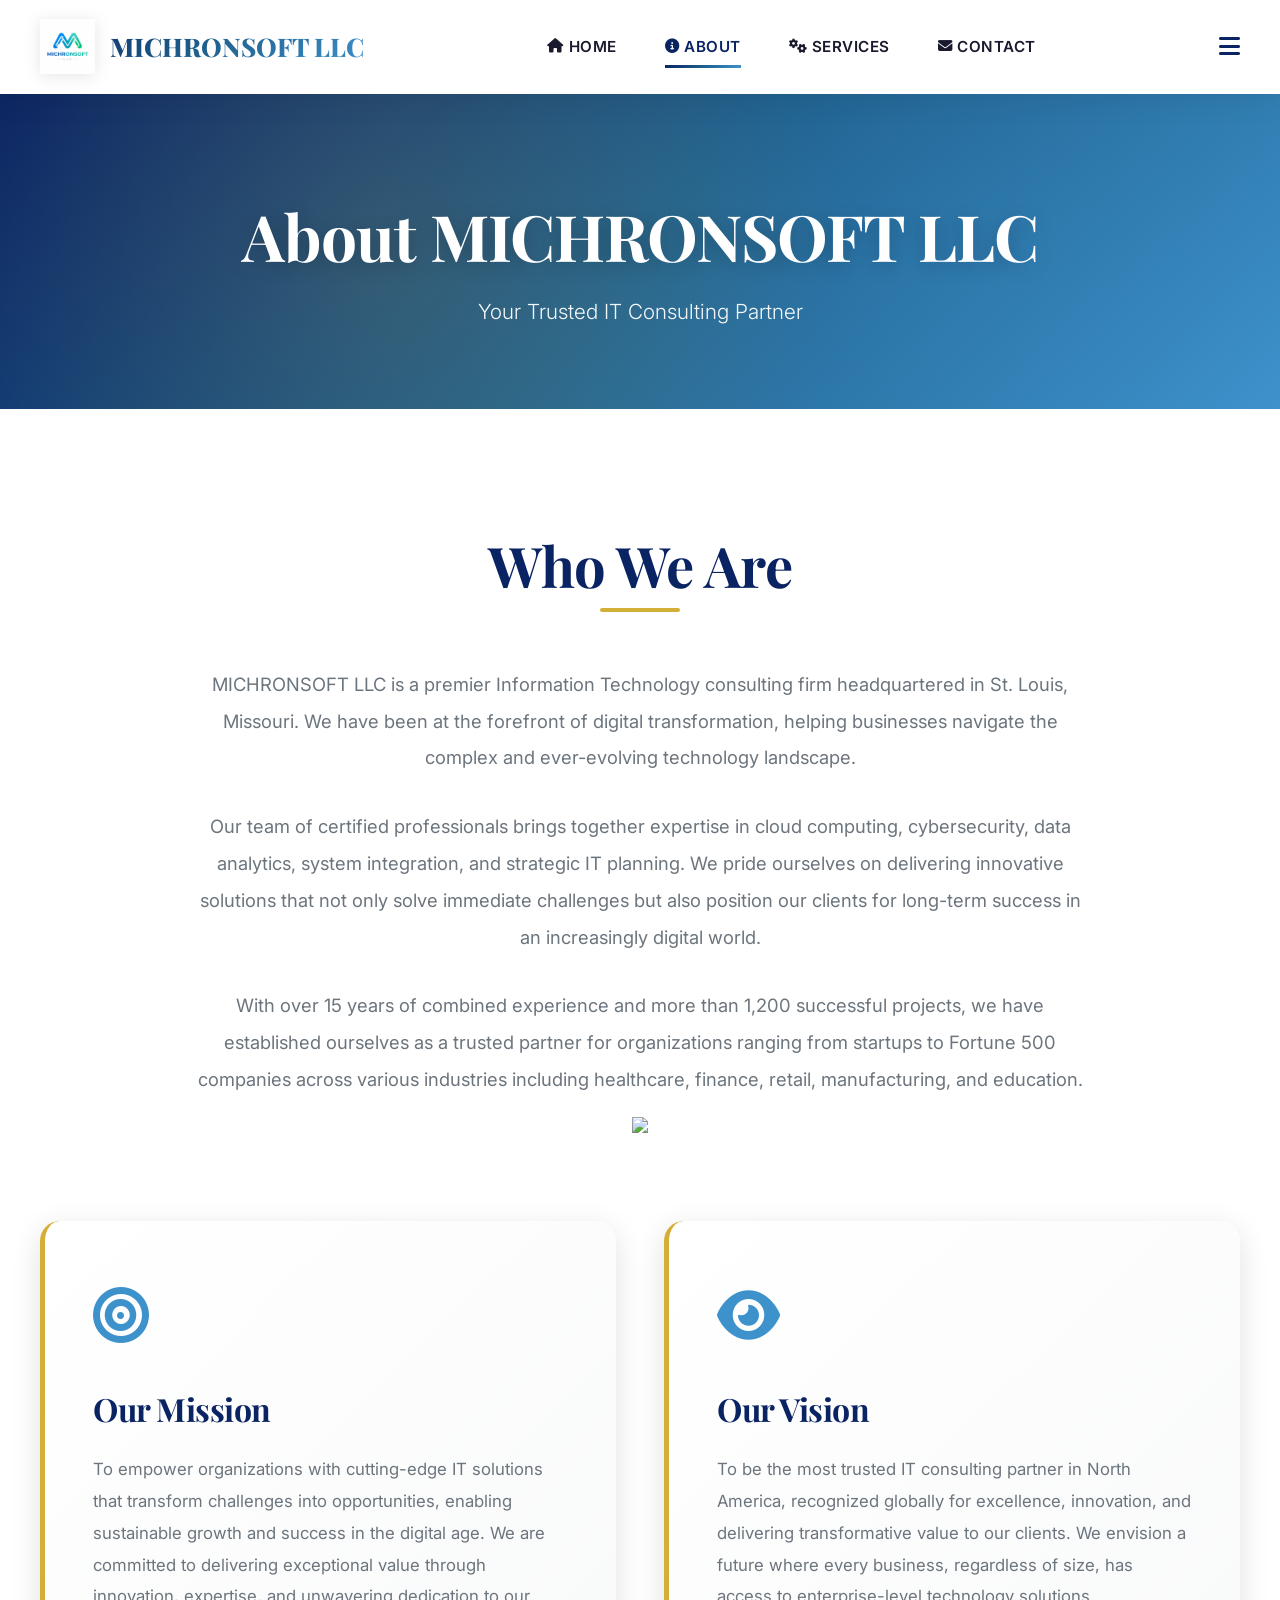
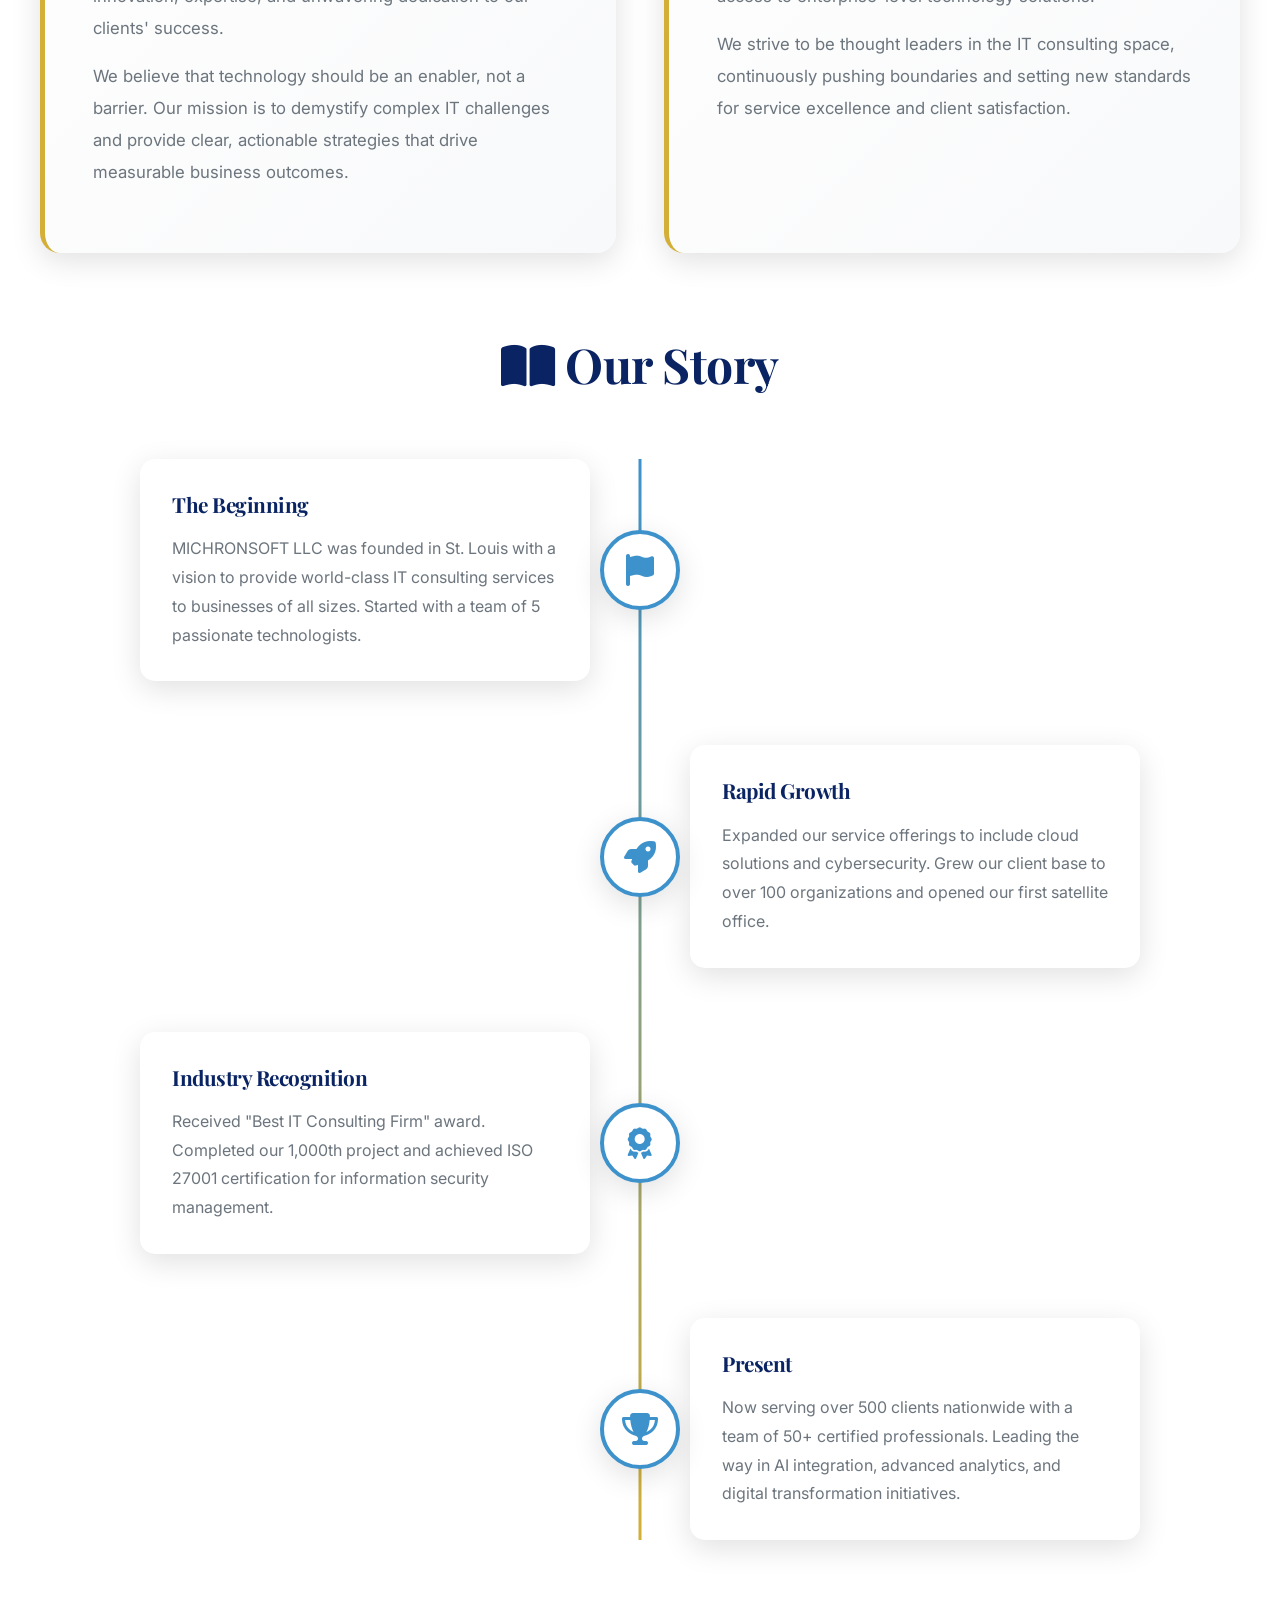
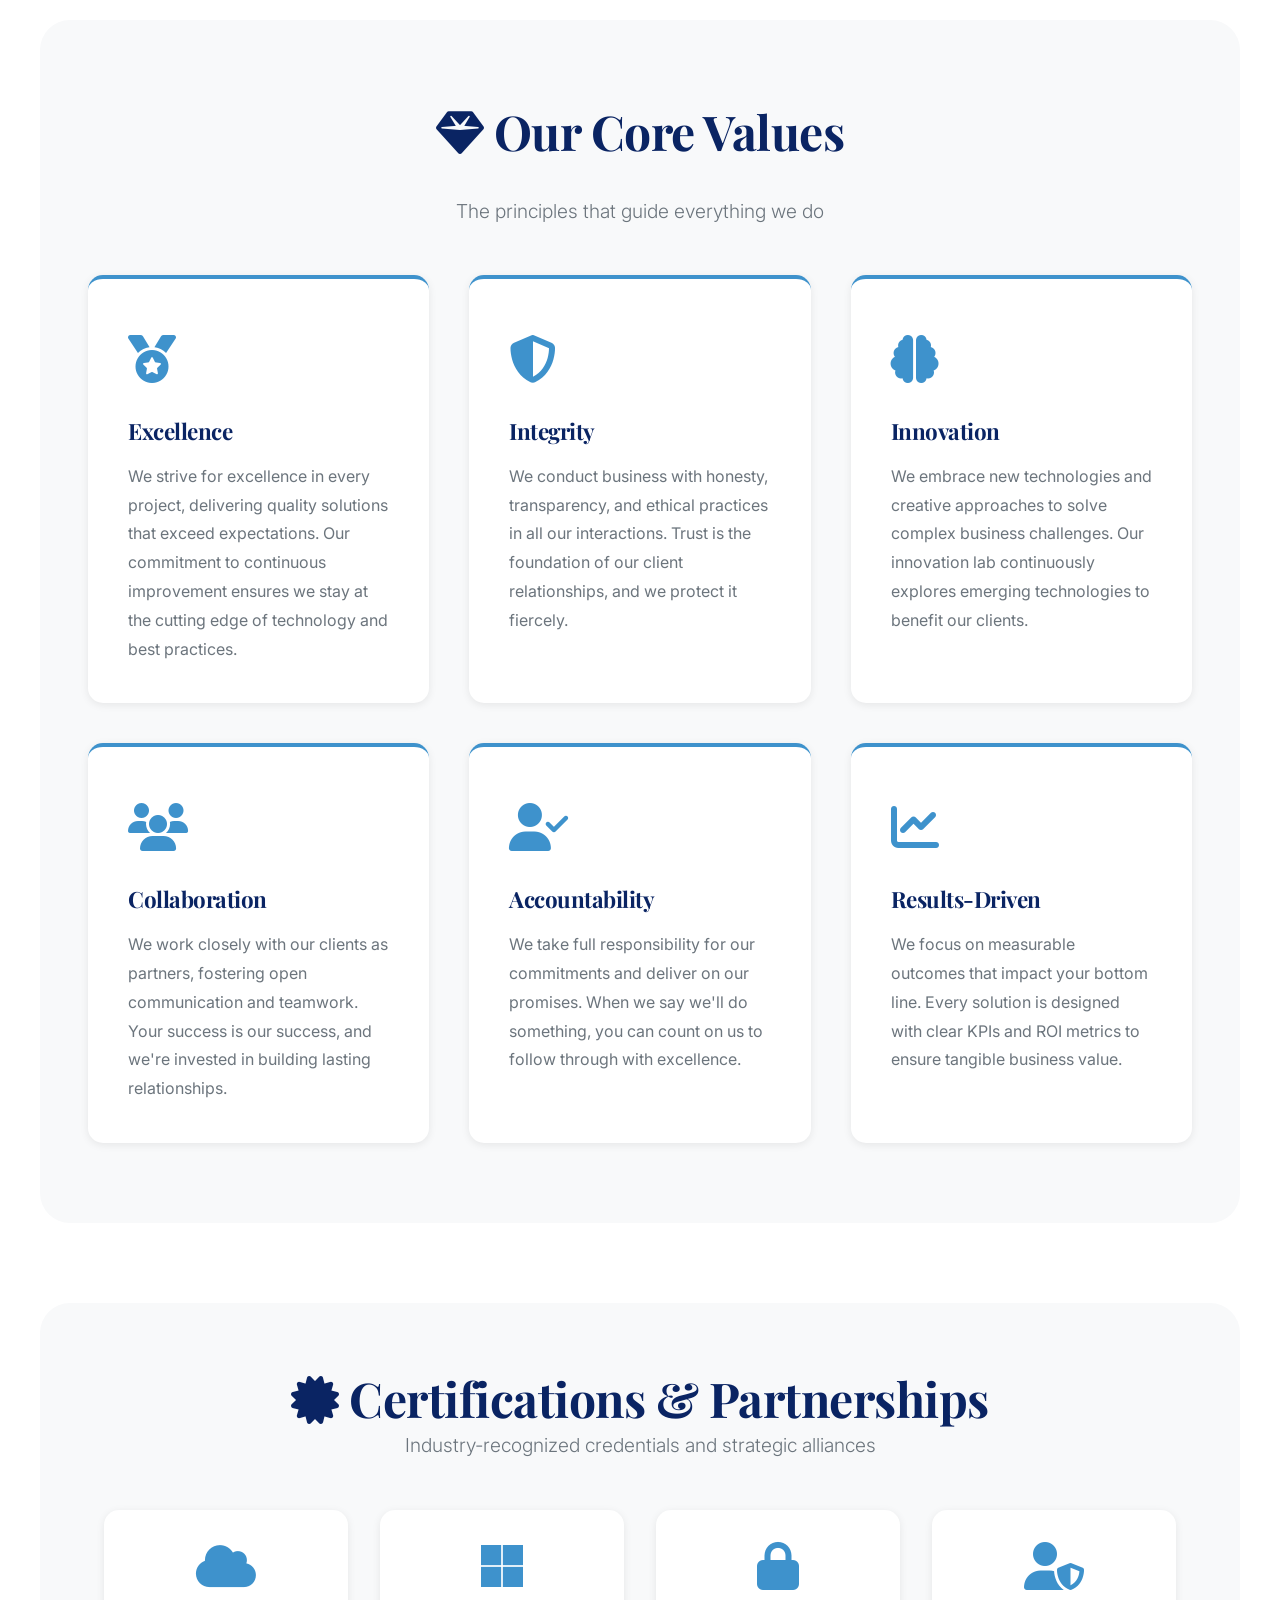
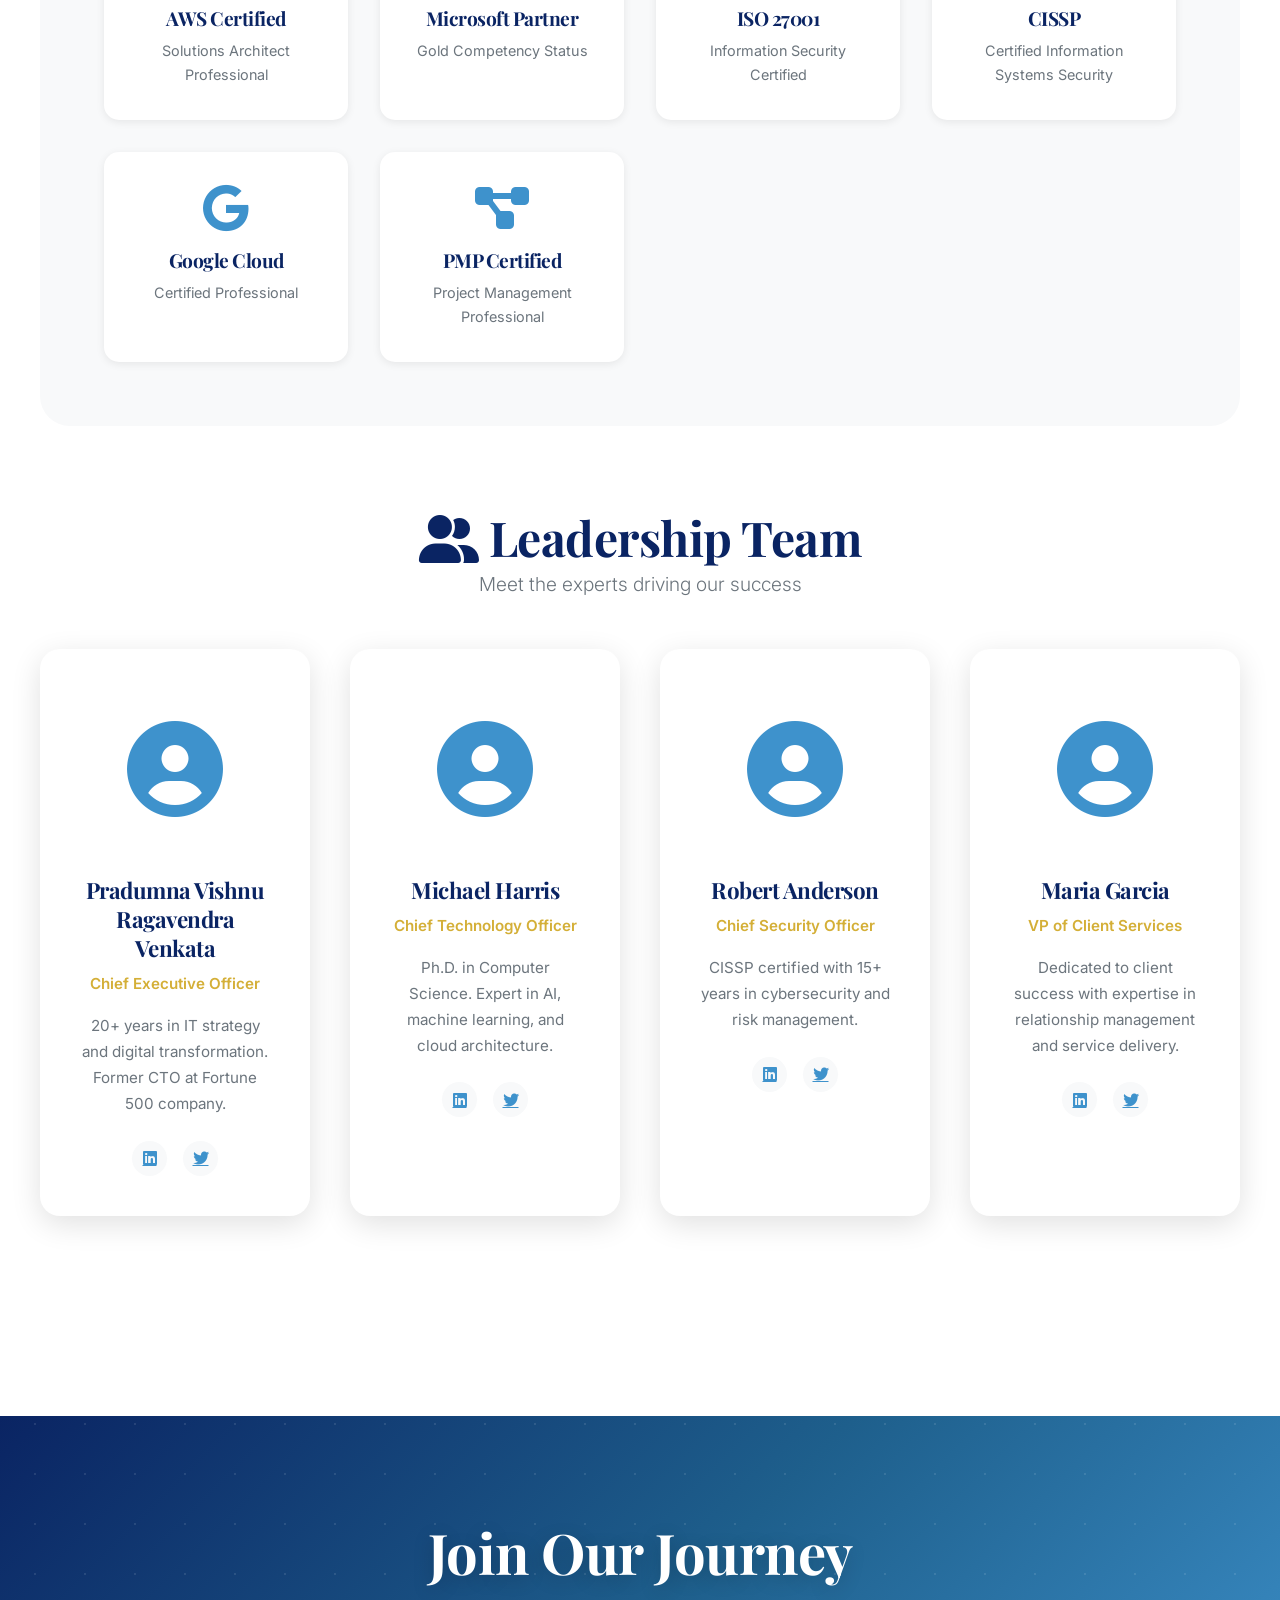
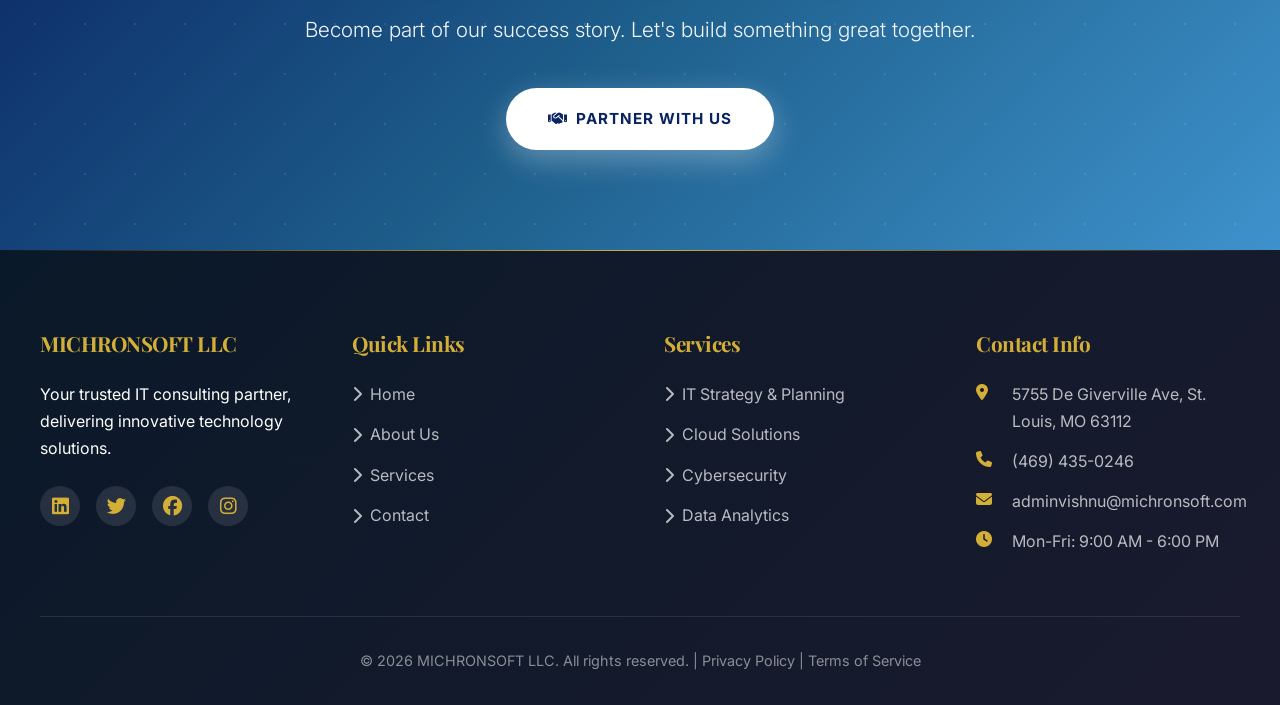
==== commit 3af96d84: "Update about.html" ====
--- a/about.html
+++ b/about.html
@@ -174,7 +174,7 @@
                 <div class="team-grid">
                     <div class="team-member">
                         <div class="member-photo"><i class="fas fa-user-circle"></i></div>
-                        <h4>James Mitchell</h4>
+                        <h4>Pradumna Vishnu Ragavendra Venkata</h4>
                         <p class="member-title">Chief Executive Officer</p>
                         <p class="member-bio">20+ years in IT strategy and digital transformation. Former CTO at Fortune 500 company.</p>
                         <div class="member-social">
@@ -184,7 +184,7 @@
                     </div>
                     <div class="team-member">
                         <div class="member-photo"><i class="fas fa-user-circle"></i></div>
-                        <h4>Dr. Patricia Wong</h4>
+                        <h4>Michael Harris</h4>
                         <p class="member-title">Chief Technology Officer</p>
                         <p class="member-bio">Ph.D. in Computer Science. Expert in AI, machine learning, and cloud architecture.</p>
                         <div class="member-social">
